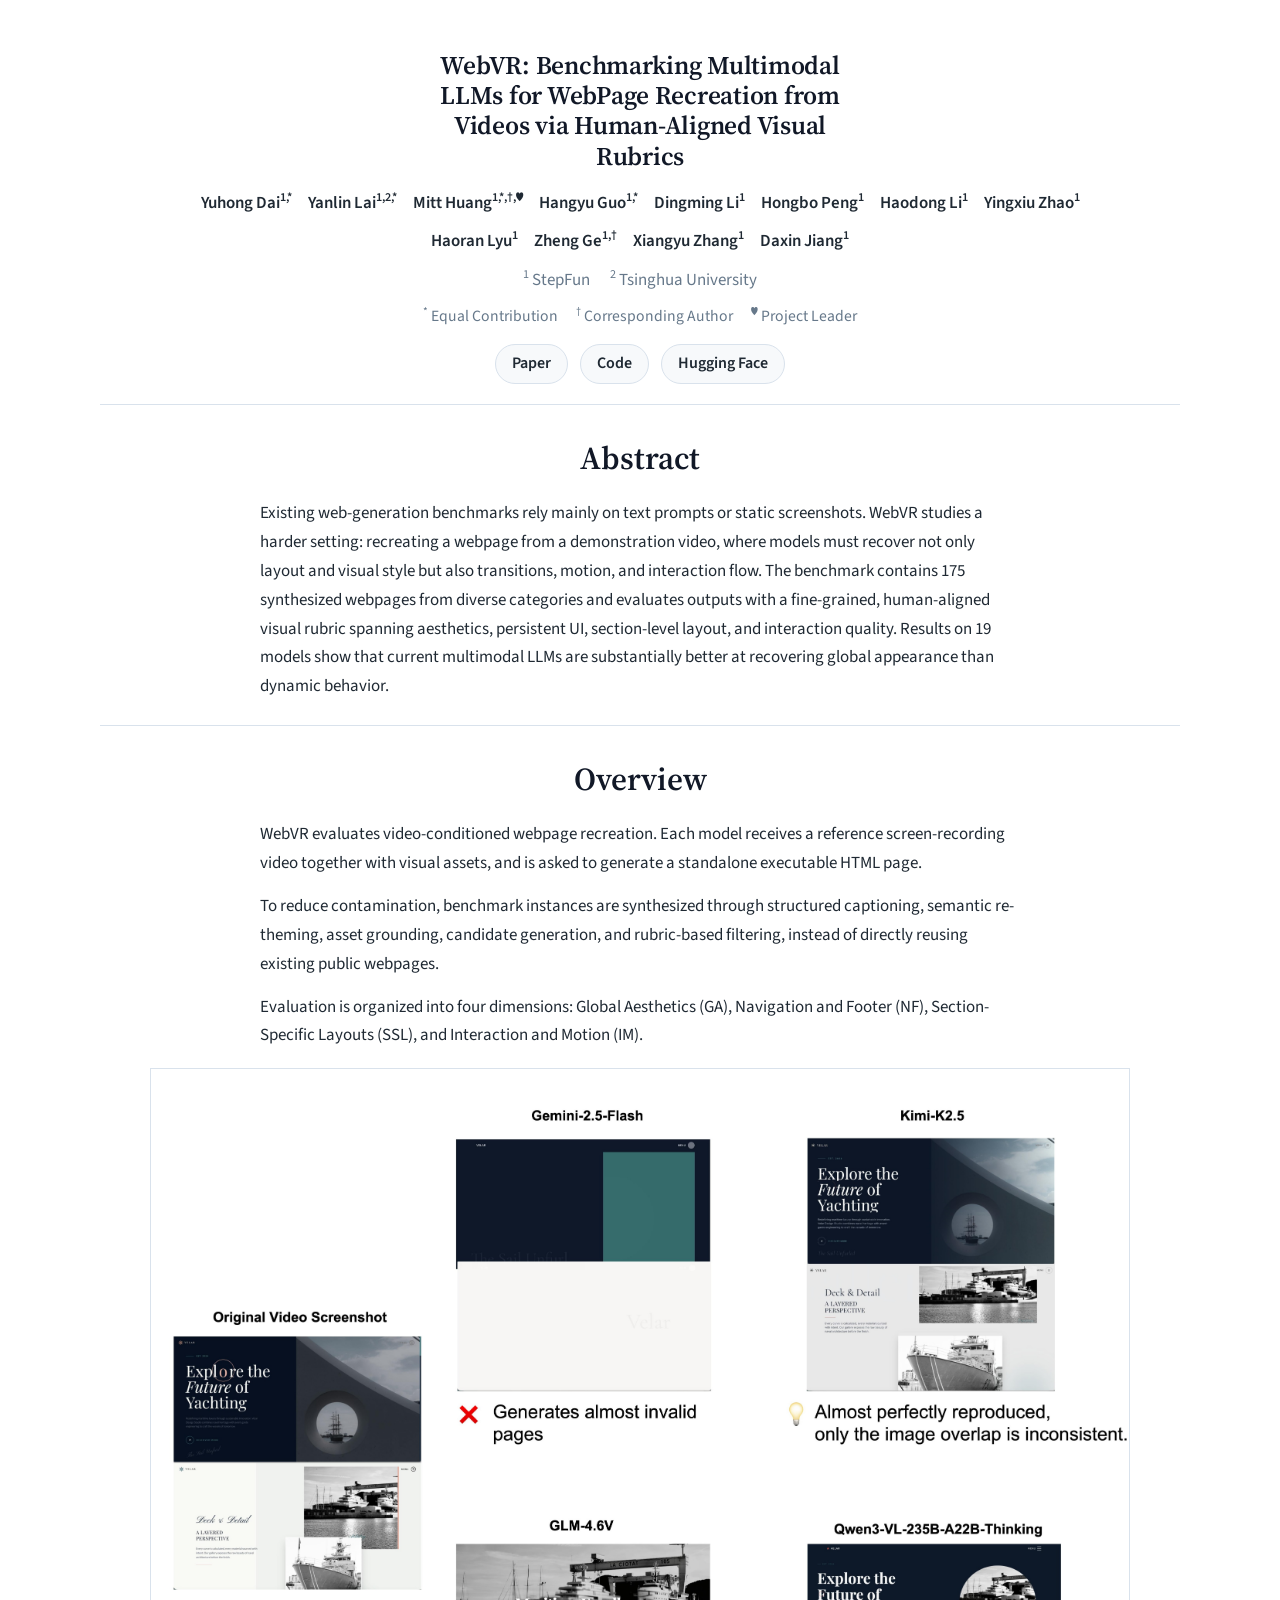
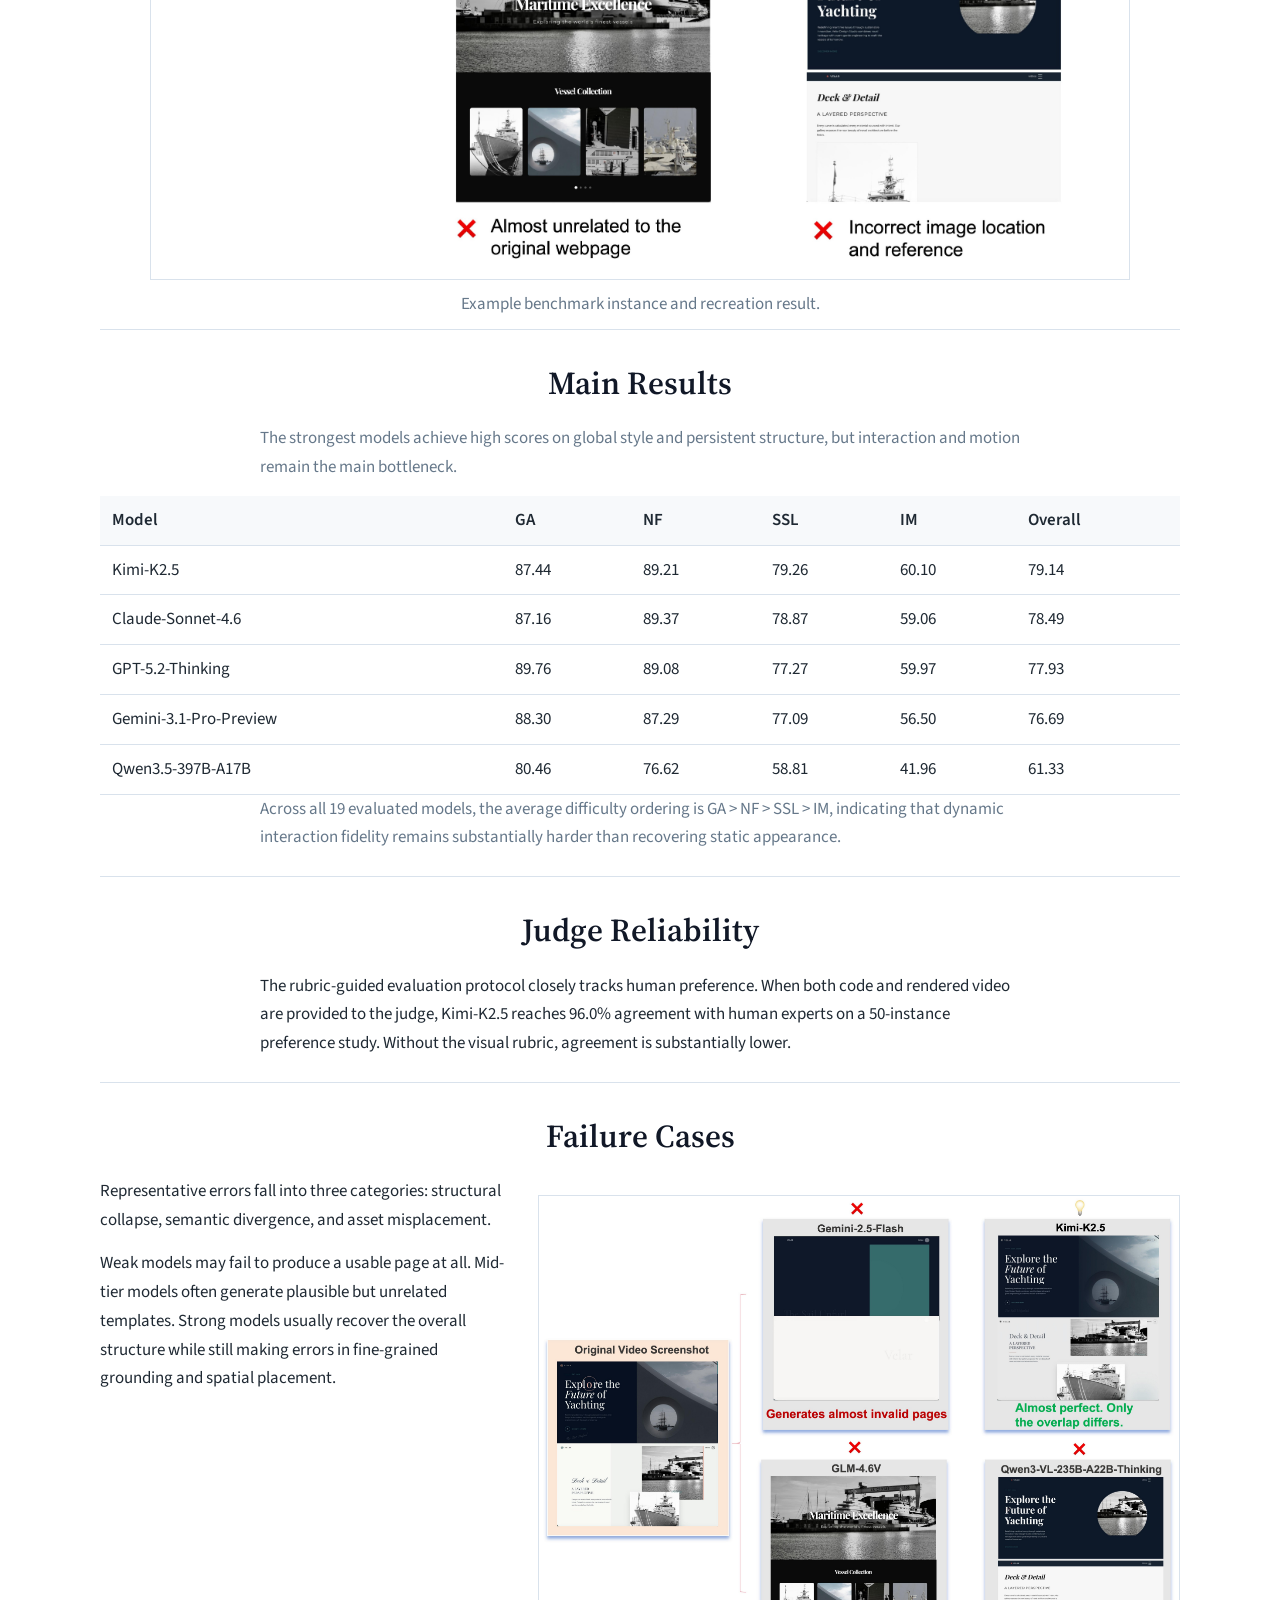
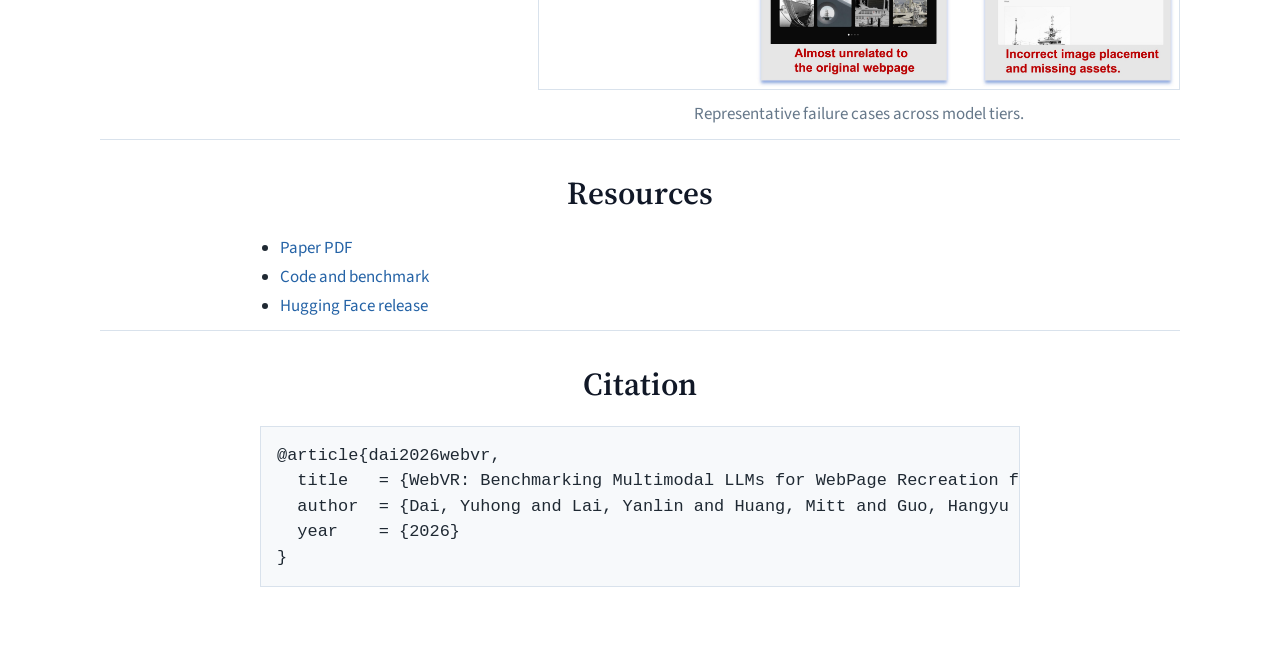
==== index.html @ 3181e80e "Reduce visual weight of homepage title" ====
<!DOCTYPE html>
<html lang="en">
  <head>
    <meta charset="UTF-8" />
    <meta name="viewport" content="width=device-width, initial-scale=1.0" />
    <title>WebVR: Benchmarking Multimodal LLMs for WebPage Recreation from Videos</title>
    <meta
      name="description"
      content="Project page for WebVR, a benchmark for evaluating multimodal LLMs on recreating webpages from demonstration videos with human-aligned visual rubrics."
    />
    <link rel="preconnect" href="https://fonts.googleapis.com" />
    <link rel="preconnect" href="https://fonts.gstatic.com" crossorigin />
    <link
      href="https://fonts.googleapis.com/css2?family=Source+Serif+4:wght@400;600;700&family=Source+Sans+3:wght@400;500;600&display=swap"
      rel="stylesheet"
    />
    <link rel="stylesheet" href="styles.css" />
  </head>
  <body>
    <div class="container">
      <header class="hero">
        <h1 class="project-title">
          WebVR: Benchmarking Multimodal LLMs for WebPage Recreation from
          Videos via Human-Aligned Visual Rubrics
        </h1>
        <div class="authors">
          <span>Yuhong Dai<sup>1,*</sup></span>
          <span>Yanlin Lai<sup>1,2,*</sup></span>
          <span>Mitt Huang<sup>1,*,†,♥</sup></span>
          <span>Hangyu Guo<sup>1,*</sup></span>
          <span>Dingming Li<sup>1</sup></span>
          <span>Hongbo Peng<sup>1</sup></span>
          <span>Haodong Li<sup>1</sup></span>
          <span>Yingxiu Zhao<sup>1</sup></span>
          <span>Haoran Lyu<sup>1</sup></span>
          <span>Zheng Ge<sup>1,†</sup></span>
          <span>Xiangyu Zhang<sup>1</sup></span>
          <span>Daxin Jiang<sup>1</sup></span>
        </div>
        <p class="affiliations">
          <span><sup>1</sup> StepFun</span>
          <span><sup>2</sup> Tsinghua University</span>
        </p>
        <p class="author-notes">
          <span><sup>*</sup> Equal Contribution</span>
          <span><sup>†</sup> Corresponding Author</span>
          <span><sup>♥</sup> Project Leader</span>
        </p>

        <div class="links">
          <a class="link-pill" href="assets/paper.pdf">Paper</a>
          <a class="link-pill" href="https://github.com/broalantaps/WebVR">Code</a>
          <a class="link-pill" href="https://huggingface.co/datasets/BroAlanTaps/WebVR">Hugging Face</a>
        </div>
      </header>

      <main>
        <section class="section" id="abstract">
          <h2>Abstract</h2>
          <div class="content">
            <p>
            Existing web-generation benchmarks rely mainly on text prompts or
            static screenshots. WebVR studies a harder setting: recreating a
            webpage from a demonstration video, where models must recover not
            only layout and visual style but also transitions, motion, and
            interaction flow. The benchmark contains 175 synthesized webpages
            from diverse categories and evaluates outputs with a fine-grained,
            human-aligned visual rubric spanning aesthetics, persistent UI,
            section-level layout, and interaction quality. Results on 19 models
            show that current multimodal LLMs are substantially better at
            recovering global appearance than dynamic behavior.
            </p>
          </div>
        </section>

        <section class="section">
          <h2>Overview</h2>
          <div class="content">
            <p>
              WebVR evaluates video-conditioned webpage recreation. Each model
              receives a reference screen-recording video together with visual
              assets, and is asked to generate a standalone executable HTML
              page.
            </p>
            <p>
              To reduce contamination, benchmark instances are synthesized
              through structured captioning, semantic re-theming, asset
              grounding, candidate generation, and rubric-based filtering,
              instead of directly reusing existing public webpages.
            </p>
            <p>
              Evaluation is organized into four dimensions: Global Aesthetics
              (GA), Navigation and Footer (NF), Section-Specific Layouts (SSL),
              and Interaction and Motion (IM).
            </p>
          </div>
          <figure class="figure figure-wide">
              <img
                src="assets/images/case_study.jpg"
                alt="Case study from the WebVR paper"
              />
              <figcaption>
                Example benchmark instance and recreation result.
              </figcaption>
          </figure>
        </section>

        <section class="section" id="results">
          <h2>Main Results</h2>
          <div class="content">
            <p class="section-intro">
              The strongest models achieve high scores on global style and
              persistent structure, but interaction and motion remain the main
              bottleneck.
            </p>
          </div>
          <div class="table-wrap">
            <table>
              <thead>
                <tr>
                  <th>Model</th>
                  <th>GA</th>
                  <th>NF</th>
                  <th>SSL</th>
                  <th>IM</th>
                  <th>Overall</th>
                </tr>
              </thead>
              <tbody>
                <tr>
                  <td>Kimi-K2.5</td>
                  <td>87.44</td>
                  <td>89.21</td>
                  <td>79.26</td>
                  <td>60.10</td>
                  <td>79.14</td>
                </tr>
                <tr>
                  <td>Claude-Sonnet-4.6</td>
                  <td>87.16</td>
                  <td>89.37</td>
                  <td>78.87</td>
                  <td>59.06</td>
                  <td>78.49</td>
                </tr>
                <tr>
                  <td>GPT-5.2-Thinking</td>
                  <td>89.76</td>
                  <td>89.08</td>
                  <td>77.27</td>
                  <td>59.97</td>
                  <td>77.93</td>
                </tr>
                <tr>
                  <td>Gemini-3.1-Pro-Preview</td>
                  <td>88.30</td>
                  <td>87.29</td>
                  <td>77.09</td>
                  <td>56.50</td>
                  <td>76.69</td>
                </tr>
                <tr>
                  <td>Qwen3.5-397B-A17B</td>
                  <td>80.46</td>
                  <td>76.62</td>
                  <td>58.81</td>
                  <td>41.96</td>
                  <td>61.33</td>
                </tr>
              </tbody>
            </table>
          </div>
          <div class="content">
            <p class="note">
            Across all 19 evaluated models, the average difficulty ordering is
            GA &gt; NF &gt; SSL &gt; IM, indicating that dynamic interaction
            fidelity remains substantially harder than recovering static
            appearance.
            </p>
          </div>
        </section>

        <section class="section">
          <h2>Judge Reliability</h2>
          <div class="content">
            <p>
            The rubric-guided evaluation protocol closely tracks human
            preference. When both code and rendered video are provided to the
            judge, Kimi-K2.5 reaches 96.0% agreement with human experts on a
            50-instance preference study. Without the visual rubric, agreement
            is substantially lower.
            </p>
          </div>
        </section>

        <section class="section">
          <h2>Failure Cases</h2>
          <div class="two-col">
            <div class="content content-left">
              <p>
                Representative errors fall into three categories: structural
                collapse, semantic divergence, and asset misplacement.
              </p>
              <p>
                Weak models may fail to produce a usable page at all. Mid-tier
                models often generate plausible but unrelated templates. Strong
                models usually recover the overall structure while still making
                errors in fine-grained grounding and spatial placement.
              </p>
            </div>
            <figure class="figure">
              <img
                src="assets/images/bad_case.jpg"
                alt="Failure cases on the WebVR benchmark"
              />
              <figcaption>Representative failure cases across model tiers.</figcaption>
            </figure>
          </div>
        </section>

        <section class="section" id="resources">
          <h2>Resources</h2>
          <div class="content">
            <ul class="resource-list">
              <li><a href="assets/paper.pdf">Paper PDF</a></li>
              <li><a href="https://github.com/broalantaps/WebVR">Code and benchmark</a></li>
              <li><a href="https://huggingface.co/broalantaps/WebVR">Hugging Face release</a></li>
            </ul>
          </div>
        </section>

        <section class="section" id="citation">
          <h2>Citation</h2>
          <div class="content">
            <pre><code>@article{dai2026webvr,
  title   = {WebVR: Benchmarking Multimodal LLMs for WebPage Recreation from Videos via Human-Aligned Visual Rubrics},
  author  = {Dai, Yuhong and Lai, Yanlin and Huang, Mitt and Guo, Hangyu and Li, Dingming and Peng, Hongbo and Li, Haodong and Zhao, Yingxiu and Lyu, Haoran and Ge, Zheng and Zhang, Xiangyu and Jiang, Daxin},
  year    = {2026}
}</code></pre>
          </div>
        </section>
      </main>
    </div>
  </body>
</html>
---- styles.css ----
:root {
  --bg: #ffffff;
  --text: #1f2933;
  --muted: #66788a;
  --line: #d9e2ec;
  --soft: #f7f9fb;
  --link: #2563a6;
  --max-width: 1080px;
  --content-width: 760px;
}

* {
  box-sizing: border-box;
}

html {
  scroll-behavior: smooth;
}

body {
  margin: 0;
  background: var(--bg);
  color: var(--text);
  font-family: "Source Sans 3", sans-serif;
  line-height: 1.7;
}

a {
  color: var(--link);
  text-decoration: none;
}

a:hover {
  text-decoration: underline;
}

img {
  display: block;
  width: 100%;
  height: auto;
}

.container {
  width: min(calc(100% - 32px), var(--max-width));
  margin: 0 auto;
  padding: 42px 0 72px;
}

.hero {
  padding: 8px 0 20px;
  text-align: center;
}

h1,
h2 {
  margin: 0;
  font-family: "Source Serif 4", serif;
  font-weight: 600;
  color: #111827;
}

.project-title {
  max-width: 34ch;
  margin: 0 auto;
  font-size: clamp(1.4rem, 2vw, 1.95rem);
  line-height: 1.18;
  letter-spacing: -0.01em;
  font-weight: 600;
}

h2 {
  margin-bottom: 14px;
  text-align: center;
  font-size: 2rem;
}

.authors,
.affiliations,
.content,
.section-intro,
figcaption,
th,
td,
pre,
.resource-list {
  font-size: 1.06rem;
}

.authors {
  display: flex;
  justify-content: center;
  flex-wrap: wrap;
  gap: 8px 16px;
  max-width: 920px;
  margin: 16px auto 8px;
  color: var(--text);
}

.authors span {
  white-space: nowrap;
  font-weight: 600;
}

.affiliations {
  display: flex;
  justify-content: center;
  flex-wrap: wrap;
  gap: 6px 20px;
  margin: 0;
  color: var(--muted);
}

.author-notes {
  display: flex;
  justify-content: center;
  flex-wrap: wrap;
  gap: 6px 18px;
  margin: 8px 0 0;
  color: var(--muted);
  font-size: 0.98rem;
}

.authors sup,
.affiliations sup,
.author-notes sup {
  font-size: 0.72em;
  vertical-align: super;
}

.links {
  display: flex;
  justify-content: center;
  flex-wrap: wrap;
  gap: 12px;
  margin-top: 14px;
}

.link-pill {
  display: inline-flex;
  align-items: center;
  justify-content: center;
  min-height: 40px;
  padding: 0 16px;
  border: 1px solid var(--line);
  border-radius: 999px;
  background: var(--soft);
  color: var(--text);
  font-weight: 600;
}

.link-pill:hover {
  text-decoration: none;
  border-color: #b8c6d3;
}

.section {
  padding: 26px 0 10px;
  border-top: 1px solid var(--line);
}

.content {
  width: min(100%, var(--content-width));
  margin: 0 auto;
}

.content-left {
  width: 100%;
  margin: 0;
}

.content p {
  margin: 0 0 14px;
}

.two-col {
  display: grid;
  grid-template-columns: minmax(0, 0.78fr) minmax(0, 1.22fr);
  gap: 28px;
  align-items: start;
}

.figure {
  margin: 18px auto 0;
}

.figure-wide {
  max-width: 980px;
}

.figure img {
  border: 1px solid var(--line);
  background: #ffffff;
}

figcaption {
  margin-top: 10px;
  color: var(--muted);
  text-align: center;
}

.table-wrap {
  margin-top: 14px;
  overflow-x: auto;
}

table {
  width: 100%;
  border-collapse: collapse;
}

th,
td {
  padding: 10px 12px;
  text-align: left;
  border-bottom: 1px solid var(--line);
}

th {
  background: var(--soft);
  font-weight: 600;
}

.section-intro,
.note {
  color: var(--muted);
}

.resource-list {
  margin: 0;
  padding-left: 20px;
}

pre {
  margin: 0;
  padding: 16px;
  border: 1px solid var(--line);
  background: var(--soft);
  overflow-x: auto;
  line-height: 1.5;
}

@media (max-width: 800px) {
  .container {
    width: min(calc(100% - 24px), var(--max-width));
    padding-top: 28px;
  }

  .two-col {
    grid-template-columns: 1fr;
    gap: 18px;
  }

  h2 {
    font-size: 1.75rem;
  }
}
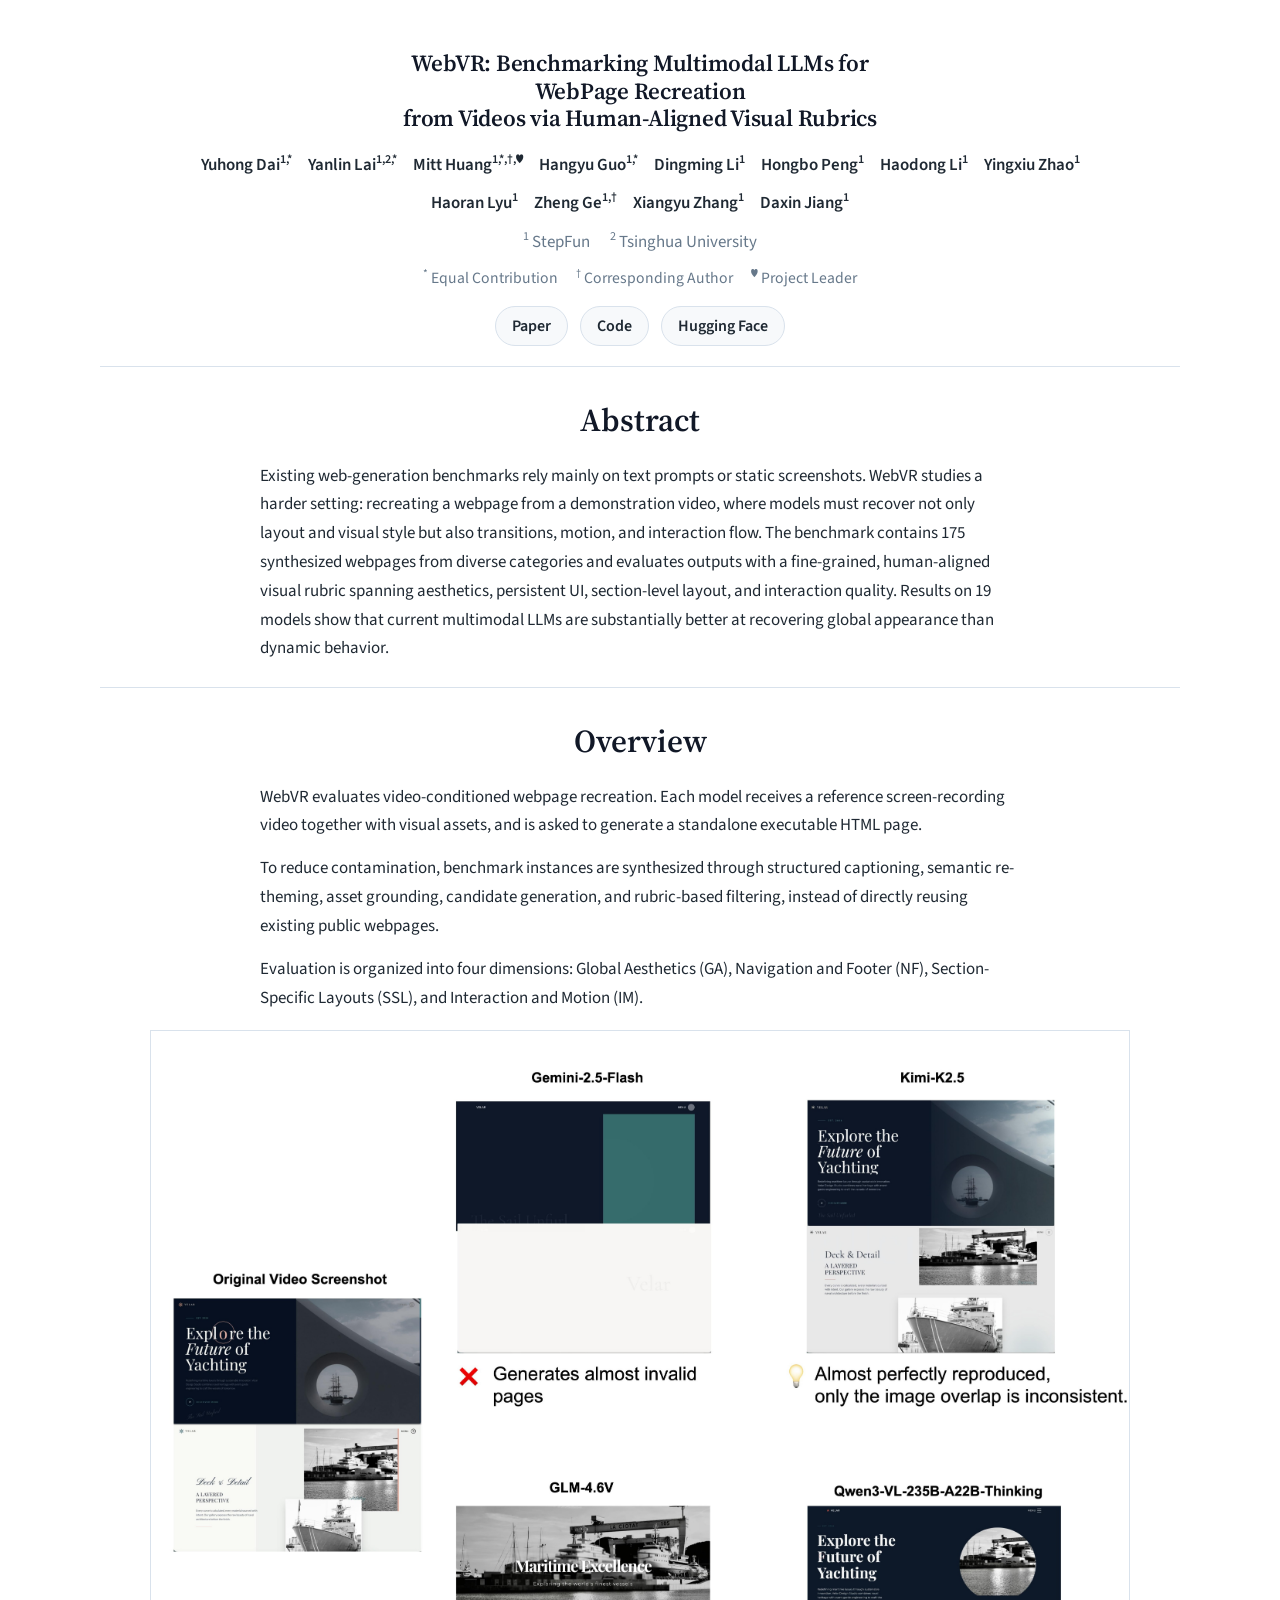
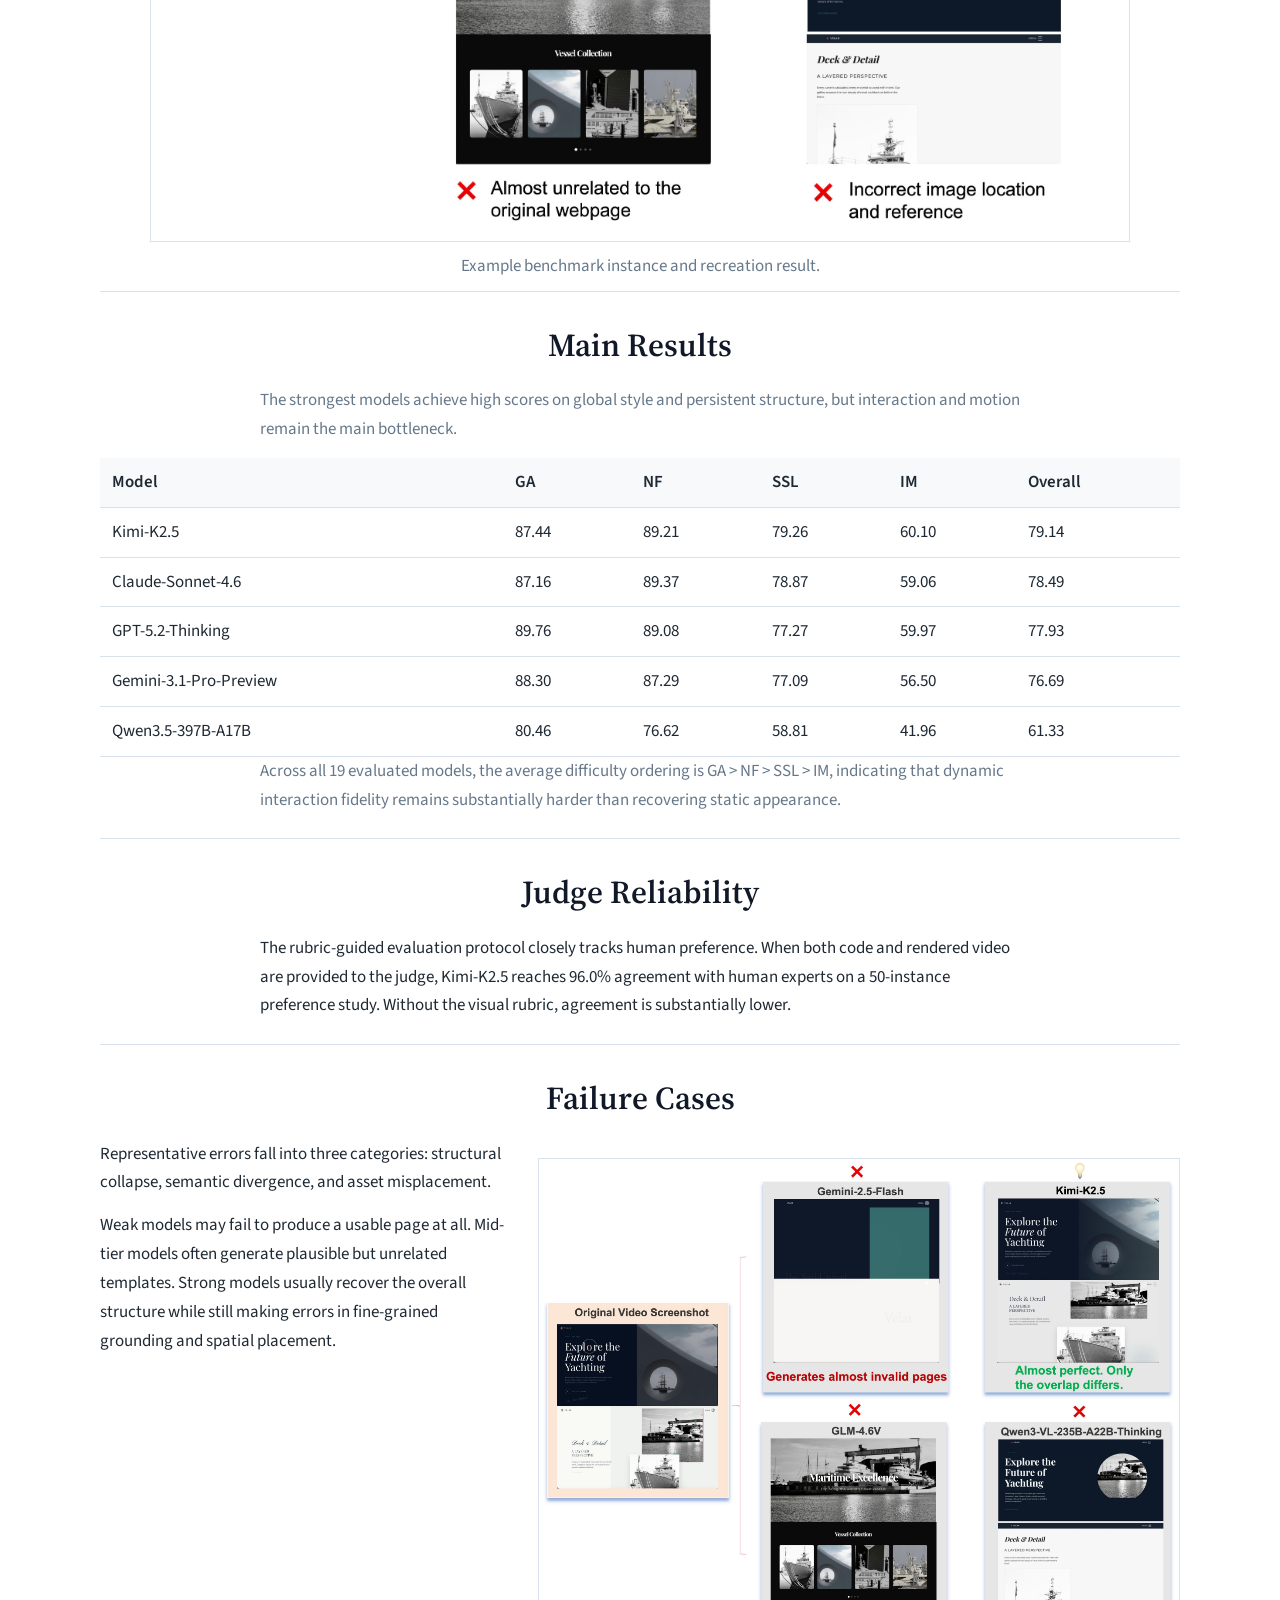
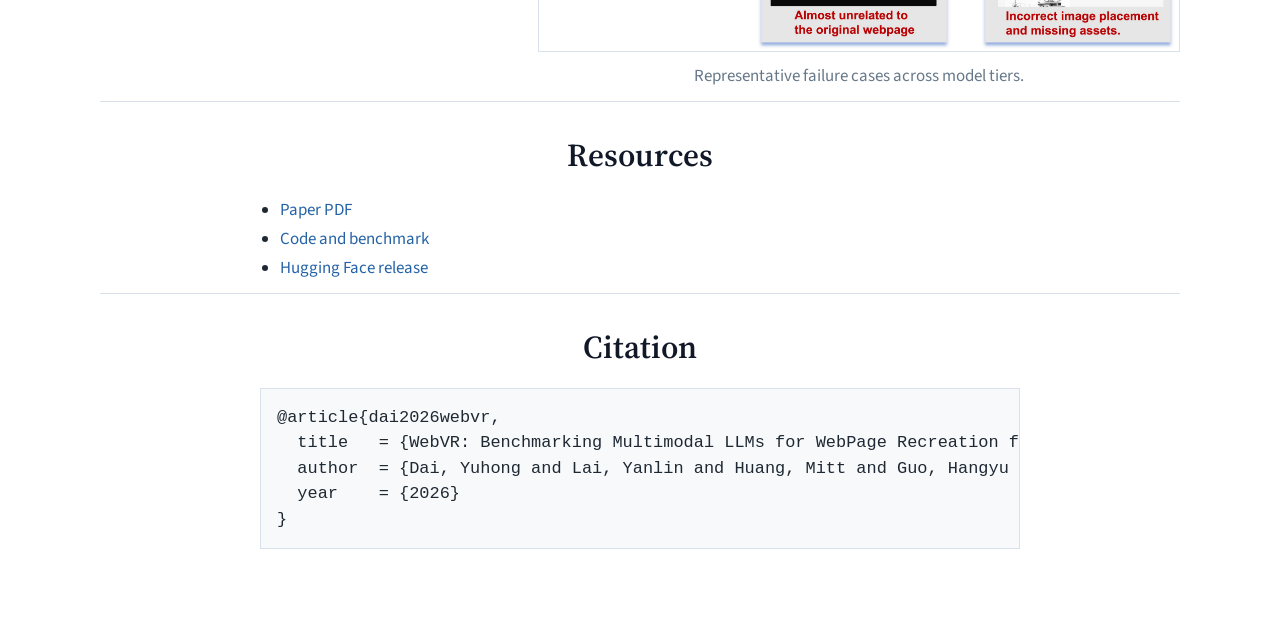
==== commit e140793b: "Force homepage title into two lines" ====
--- a/index.html
+++ b/index.html
@@ -20,8 +20,8 @@
     <div class="container">
       <header class="hero">
         <h1 class="project-title">
-          WebVR: Benchmarking Multimodal LLMs for WebPage Recreation from
-          Videos via Human-Aligned Visual Rubrics
+          WebVR: Benchmarking Multimodal LLMs for WebPage Recreation<br />
+          from Videos via Human-Aligned Visual Rubrics
         </h1>
         <div class="authors">
           <span>Yuhong Dai<sup>1,*</sup></span>
--- a/styles.css
+++ b/styles.css
@@ -60,10 +60,10 @@
 }
 
 .project-title {
-  max-width: 34ch;
+  max-width: 42ch;
   margin: 0 auto;
-  font-size: clamp(1.4rem, 2vw, 1.95rem);
-  line-height: 1.18;
+  font-size: clamp(1.32rem, 1.8vw, 1.8rem);
+  line-height: 1.2;
   letter-spacing: -0.01em;
   font-weight: 600;
 }
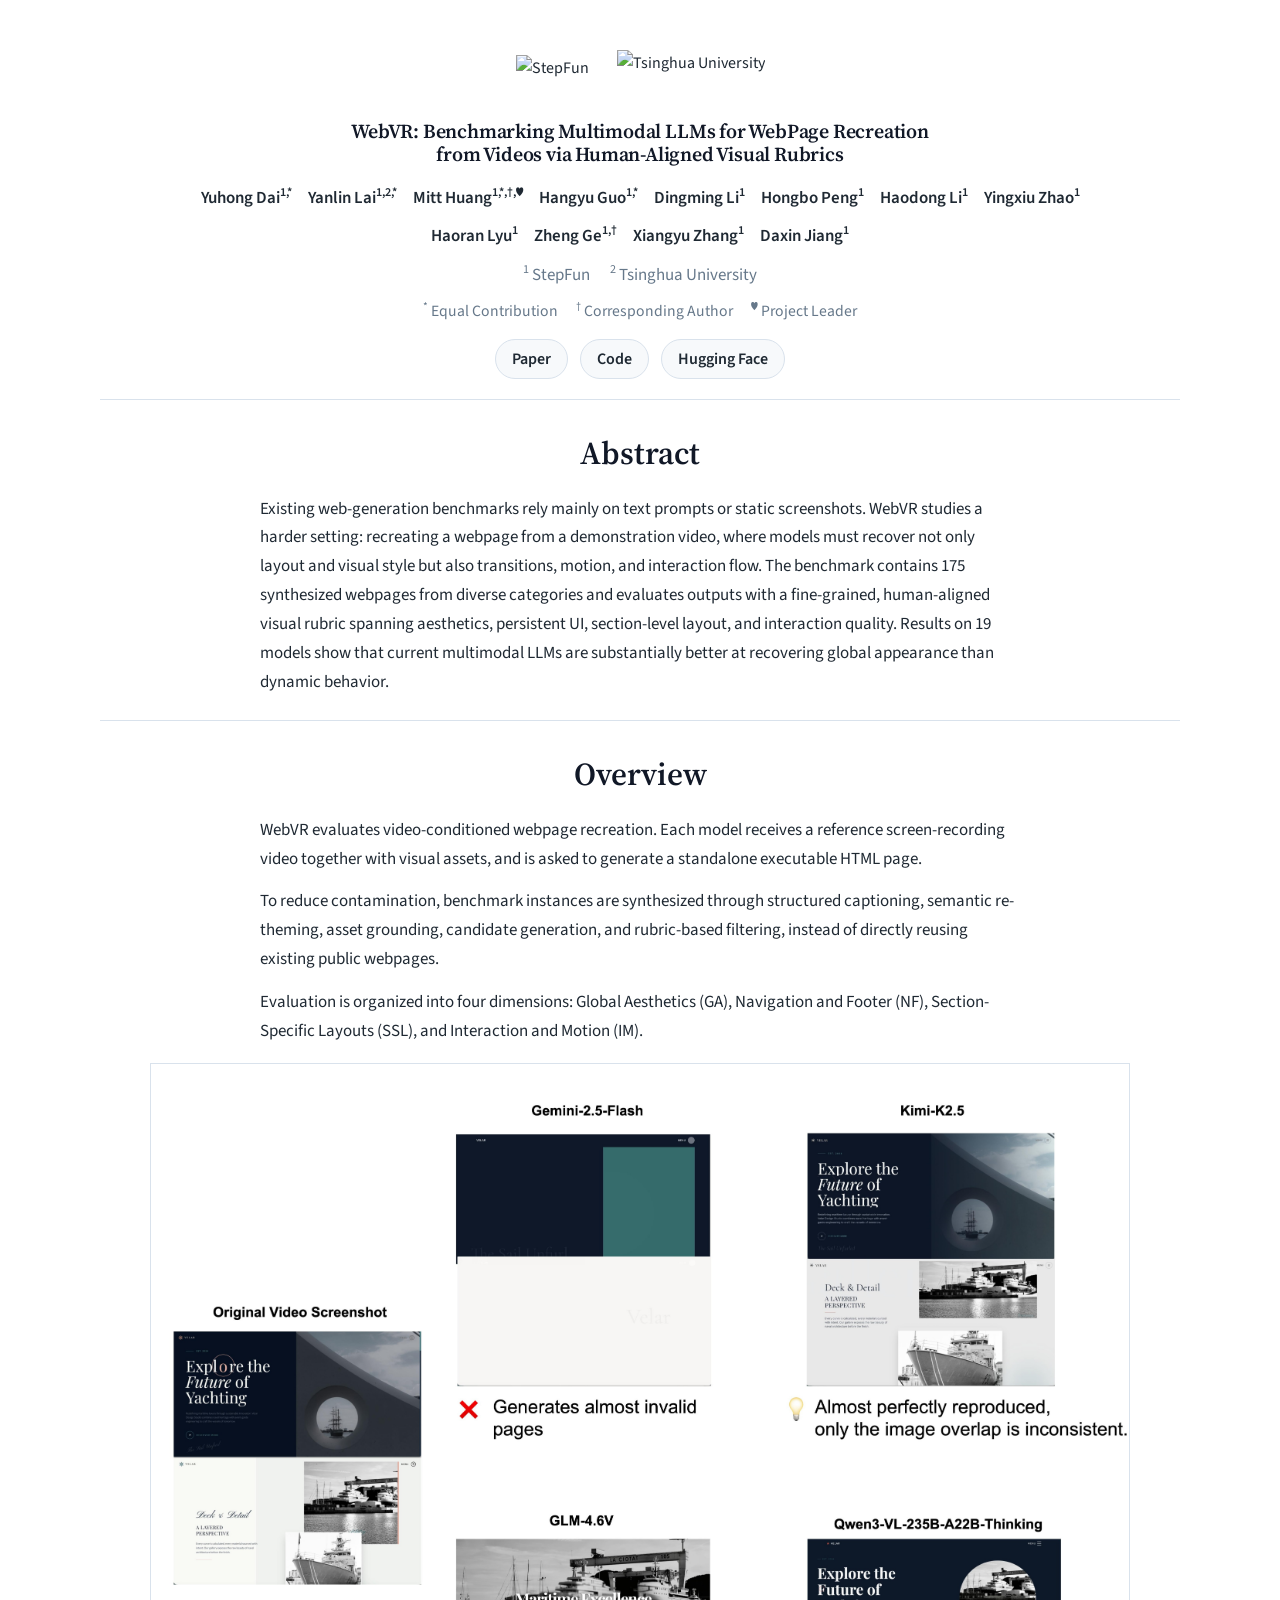
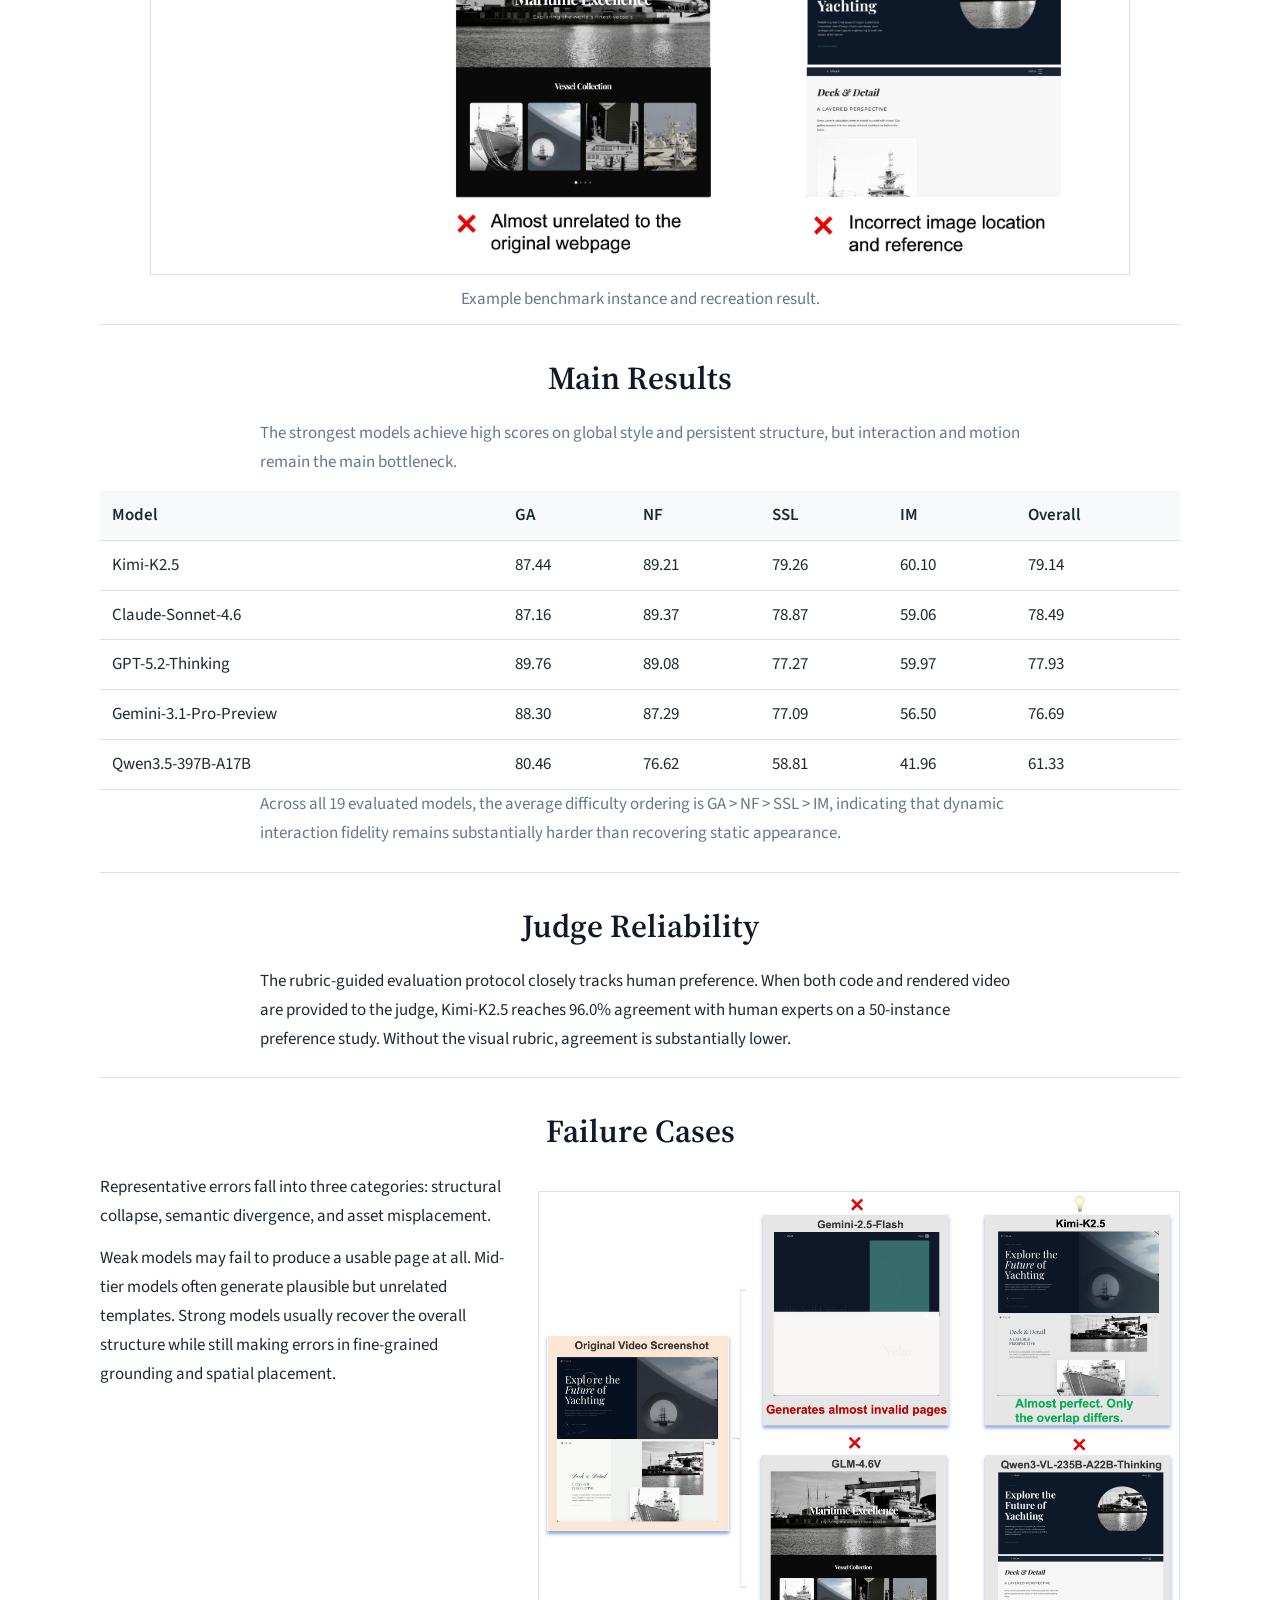
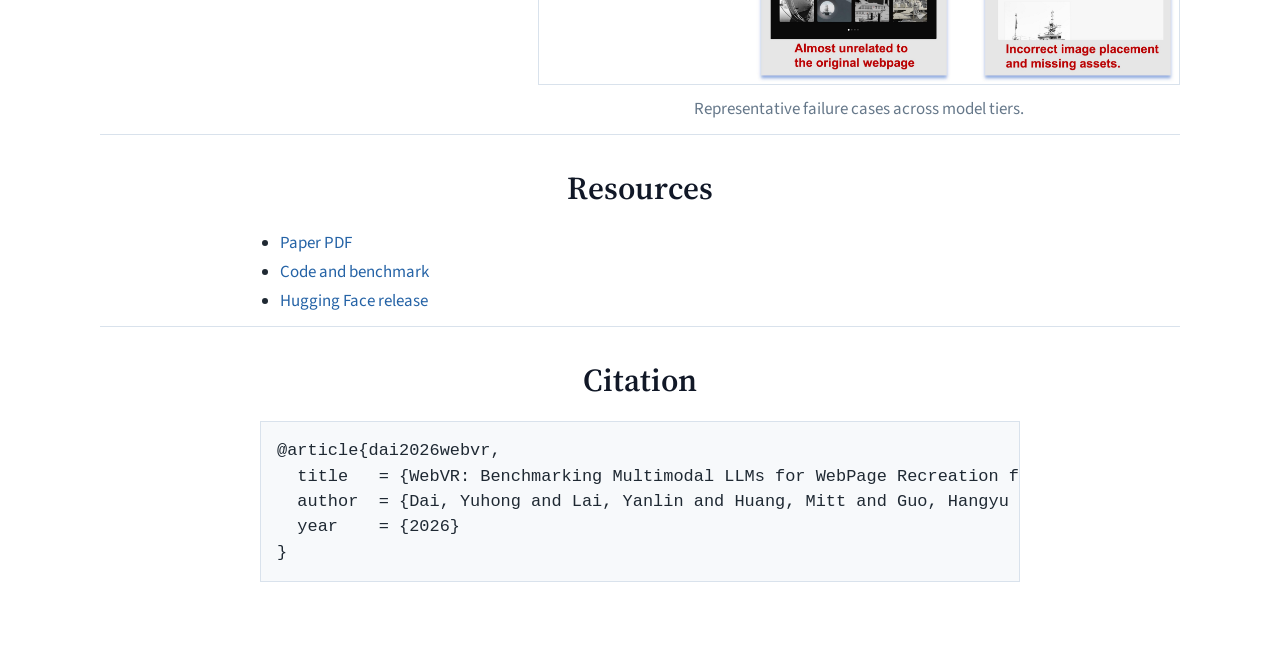
==== commit 34d1ec22: "Add affiliation logos and lock title to two lines" ====
--- a/index.html
+++ b/index.html
@@ -19,9 +19,21 @@
   <body>
     <div class="container">
       <header class="hero">
+        <div class="hero-logos" aria-label="Affiliation logos">
+          <img
+            class="hero-logo stepfun-logo"
+            src="assets/logos/StepFun_en.png"
+            alt="StepFun"
+          />
+          <img
+            class="hero-logo thu-logo"
+            src="assets/logos/thu-logo.svg"
+            alt="Tsinghua University"
+          />
+        </div>
         <h1 class="project-title">
-          WebVR: Benchmarking Multimodal LLMs for WebPage Recreation<br />
-          from Videos via Human-Aligned Visual Rubrics
+          <span>WebVR: Benchmarking Multimodal LLMs for WebPage Recreation</span>
+          <span>from Videos via Human-Aligned Visual Rubrics</span>
         </h1>
         <div class="authors">
           <span>Yuhong Dai<sup>1,*</sup></span>
--- a/styles.css
+++ b/styles.css
@@ -51,6 +51,29 @@
   text-align: center;
 }
 
+.hero-logos {
+  display: flex;
+  align-items: center;
+  justify-content: center;
+  gap: 28px;
+  margin: 0 auto 18px;
+}
+
+.hero-logo {
+  display: block;
+  width: auto;
+  height: 48px;
+  object-fit: contain;
+}
+
+.stepfun-logo {
+  height: 42px;
+}
+
+.thu-logo {
+  height: 52px;
+}
+
 h1,
 h2 {
   margin: 0;
@@ -60,12 +83,17 @@
 }
 
 .project-title {
-  max-width: 42ch;
+  max-width: 100%;
   margin: 0 auto;
-  font-size: clamp(1.32rem, 1.8vw, 1.8rem);
-  line-height: 1.2;
+  font-size: clamp(1.18rem, 1.55vw, 1.55rem);
+  line-height: 1.16;
   letter-spacing: -0.01em;
   font-weight: 600;
+}
+
+.project-title span {
+  display: block;
+  white-space: nowrap;
 }
 
 h2 {
@@ -245,6 +273,23 @@
     padding-top: 28px;
   }
 
+  .hero-logos {
+    gap: 18px;
+    margin-bottom: 14px;
+  }
+
+  .hero-logo {
+    height: 40px;
+  }
+
+  .stepfun-logo {
+    height: 34px;
+  }
+
+  .thu-logo {
+    height: 42px;
+  }
+
   .two-col {
     grid-template-columns: 1fr;
     gap: 18px;
@@ -253,4 +298,8 @@
   h2 {
     font-size: 1.75rem;
   }
-}
+
+  .project-title span {
+    white-space: normal;
+  }
+}
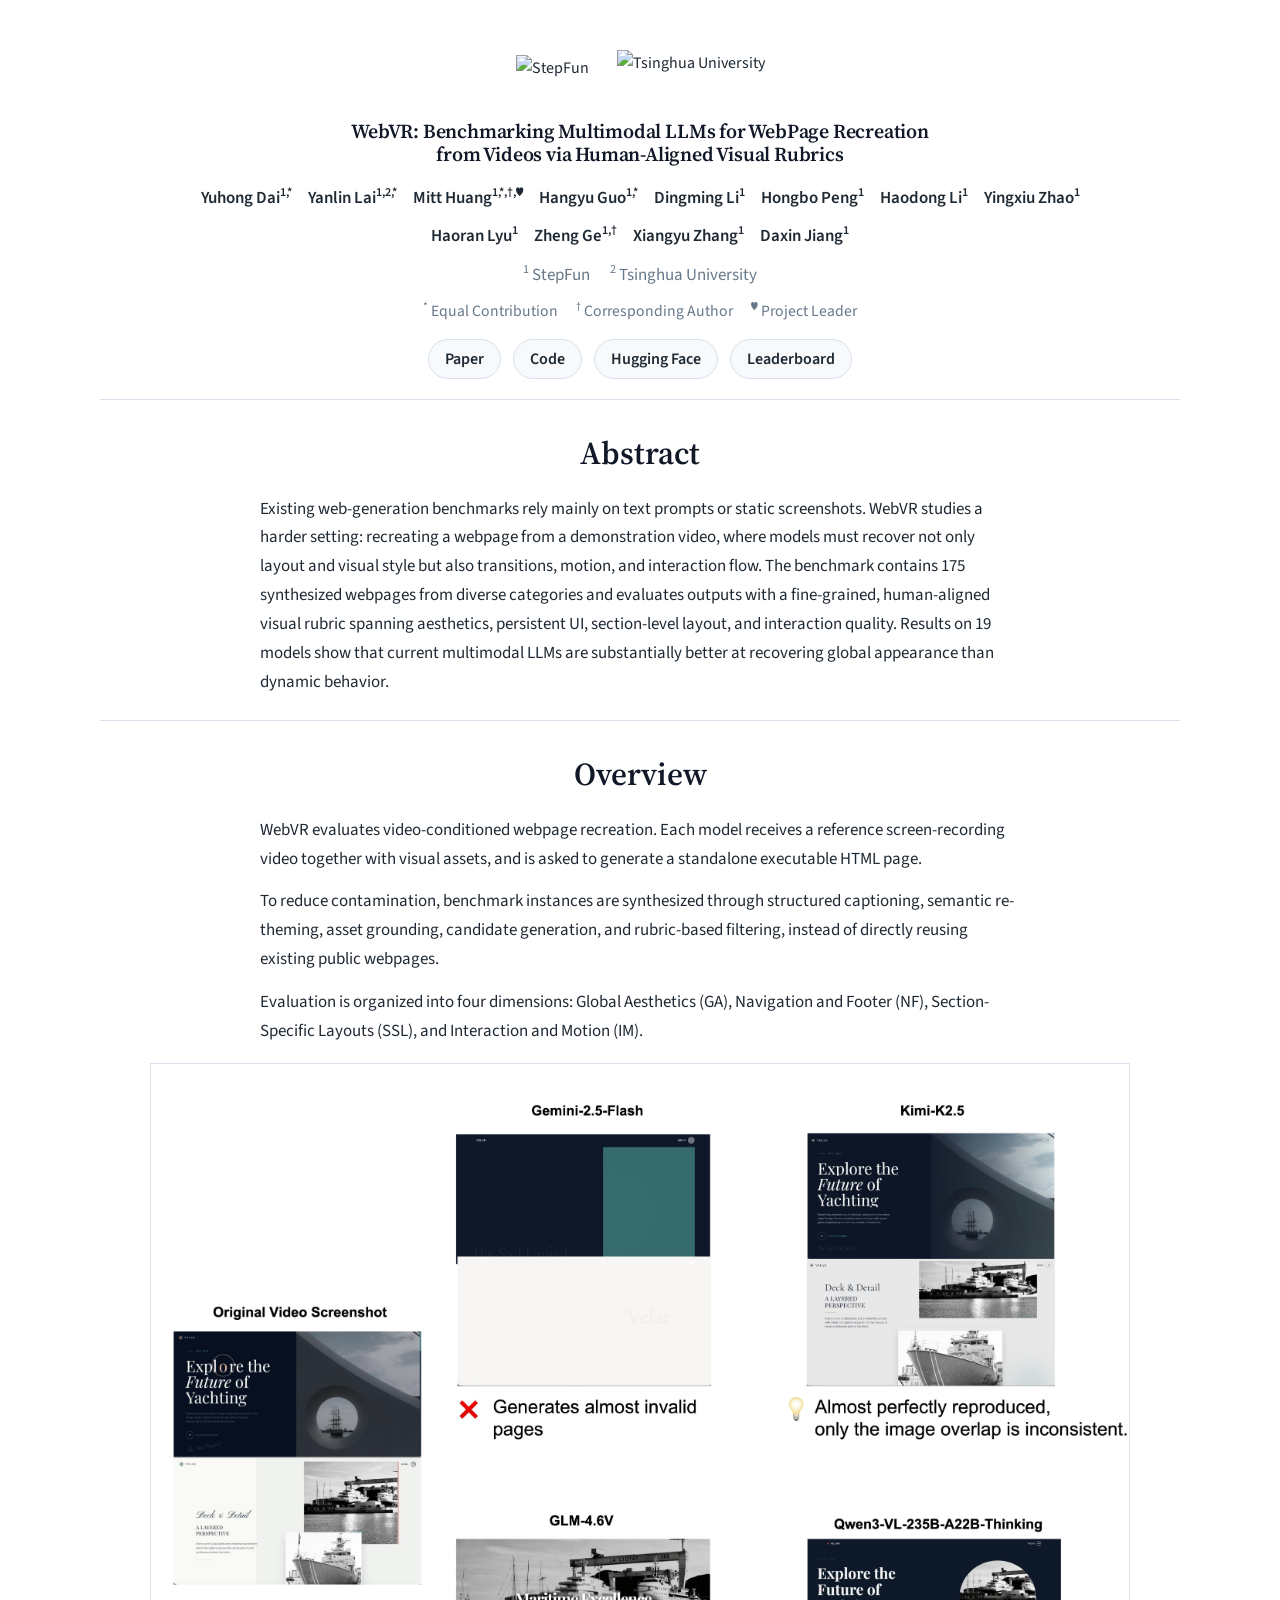
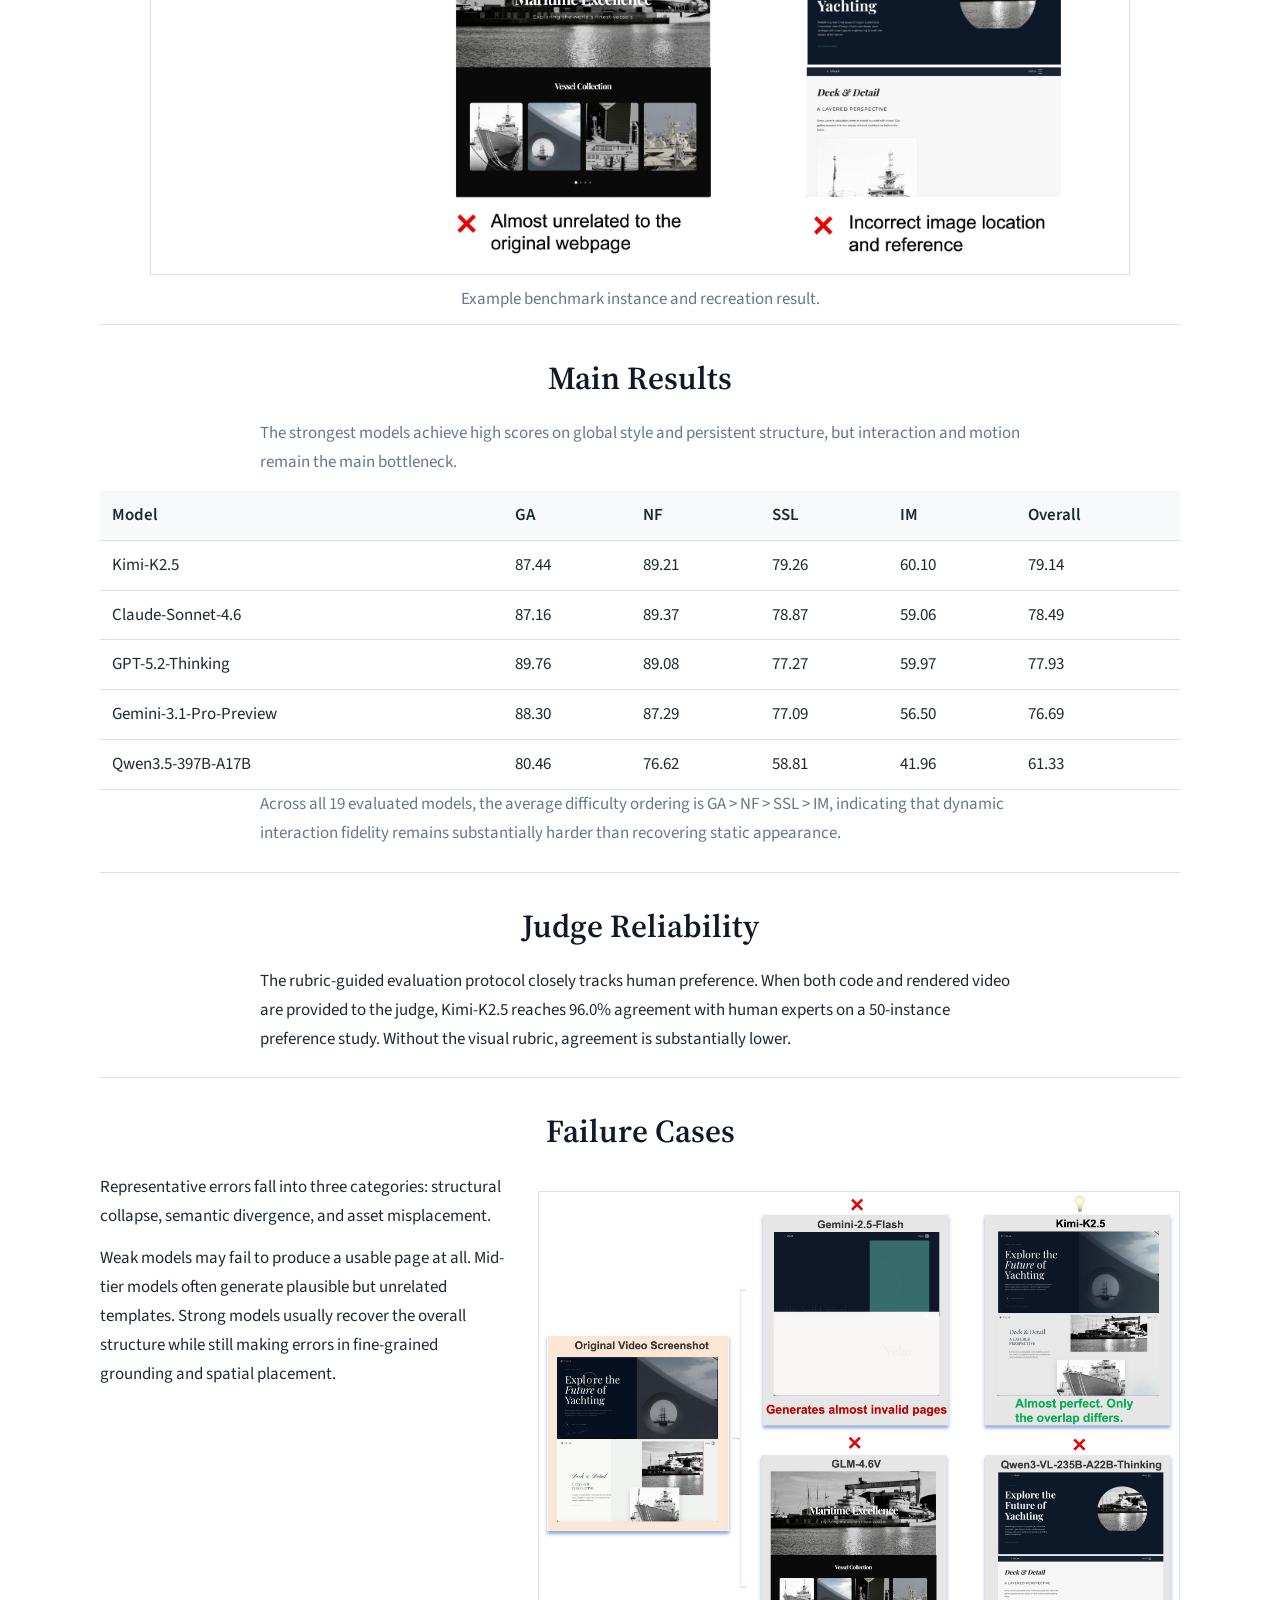
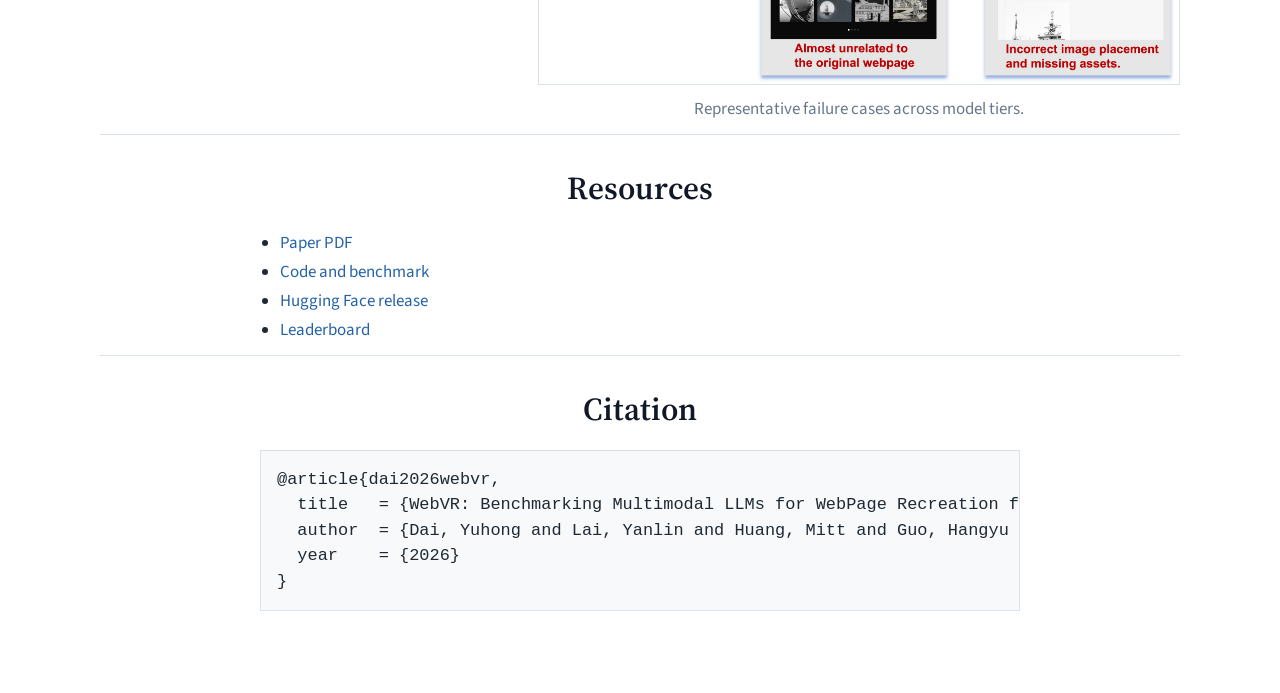
==== commit abff33bd: "Add leaderboard page" ====
--- a/index.html
+++ b/index.html
@@ -63,6 +63,7 @@
           <a class="link-pill" href="assets/paper.pdf">Paper</a>
           <a class="link-pill" href="https://github.com/broalantaps/WebVR">Code</a>
           <a class="link-pill" href="https://huggingface.co/datasets/BroAlanTaps/WebVR">Hugging Face</a>
+          <a class="link-pill" href="leaderboard.html">Leaderboard</a>
         </div>
       </header>
 
@@ -236,7 +237,8 @@
             <ul class="resource-list">
               <li><a href="assets/paper.pdf">Paper PDF</a></li>
               <li><a href="https://github.com/broalantaps/WebVR">Code and benchmark</a></li>
-              <li><a href="https://huggingface.co/broalantaps/WebVR">Hugging Face release</a></li>
+              <li><a href="https://huggingface.co/datasets/BroAlanTaps/WebVR">Hugging Face release</a></li>
+              <li><a href="leaderboard.html">Leaderboard</a></li>
             </ul>
           </div>
         </section>
--- a/styles.css
+++ b/styles.css
@@ -181,6 +181,74 @@
   border-color: #b8c6d3;
 }
 
+.page-back {
+  margin: 0 0 10px;
+  color: var(--muted);
+  font-size: 0.98rem;
+}
+
+.leaderboard-hero {
+  padding-bottom: 10px;
+}
+
+.leaderboard-title {
+  max-width: none;
+  font-size: clamp(2rem, 3vw, 2.8rem);
+  line-height: 1.1;
+}
+
+.leaderboard-subtitle {
+  width: min(100%, var(--content-width));
+  margin: 12px auto 0;
+  color: var(--muted);
+  font-size: 1.05rem;
+}
+
+.leaderboard-cards {
+  display: grid;
+  grid-template-columns: repeat(3, minmax(0, 1fr));
+  gap: 18px;
+}
+
+.leader-card {
+  padding: 18px 20px;
+  border: 1px solid var(--line);
+  background: var(--soft);
+}
+
+.leader-card h3 {
+  margin: 0 0 6px;
+  font-size: 1.2rem;
+}
+
+.leader-rank,
+.leader-score,
+.leader-meta {
+  margin: 0;
+}
+
+.leader-rank {
+  color: var(--muted);
+  font-weight: 600;
+}
+
+.leader-score {
+  font-weight: 600;
+}
+
+.leader-meta {
+  color: var(--muted);
+}
+
+.leaderboard-table tbody tr:nth-child(-n + 3):not(.group-row) {
+  background: #f8fbff;
+}
+
+.group-row td {
+  background: var(--soft);
+  font-weight: 600;
+}
+
 .section {
   padding: 26px 0 10px;
   border-top: 1px solid var(--line);
@@ -295,6 +363,10 @@
     gap: 18px;
   }
 
+  .leaderboard-cards {
+    grid-template-columns: 1fr;
+  }
+
   h2 {
     font-size: 1.75rem;
   }
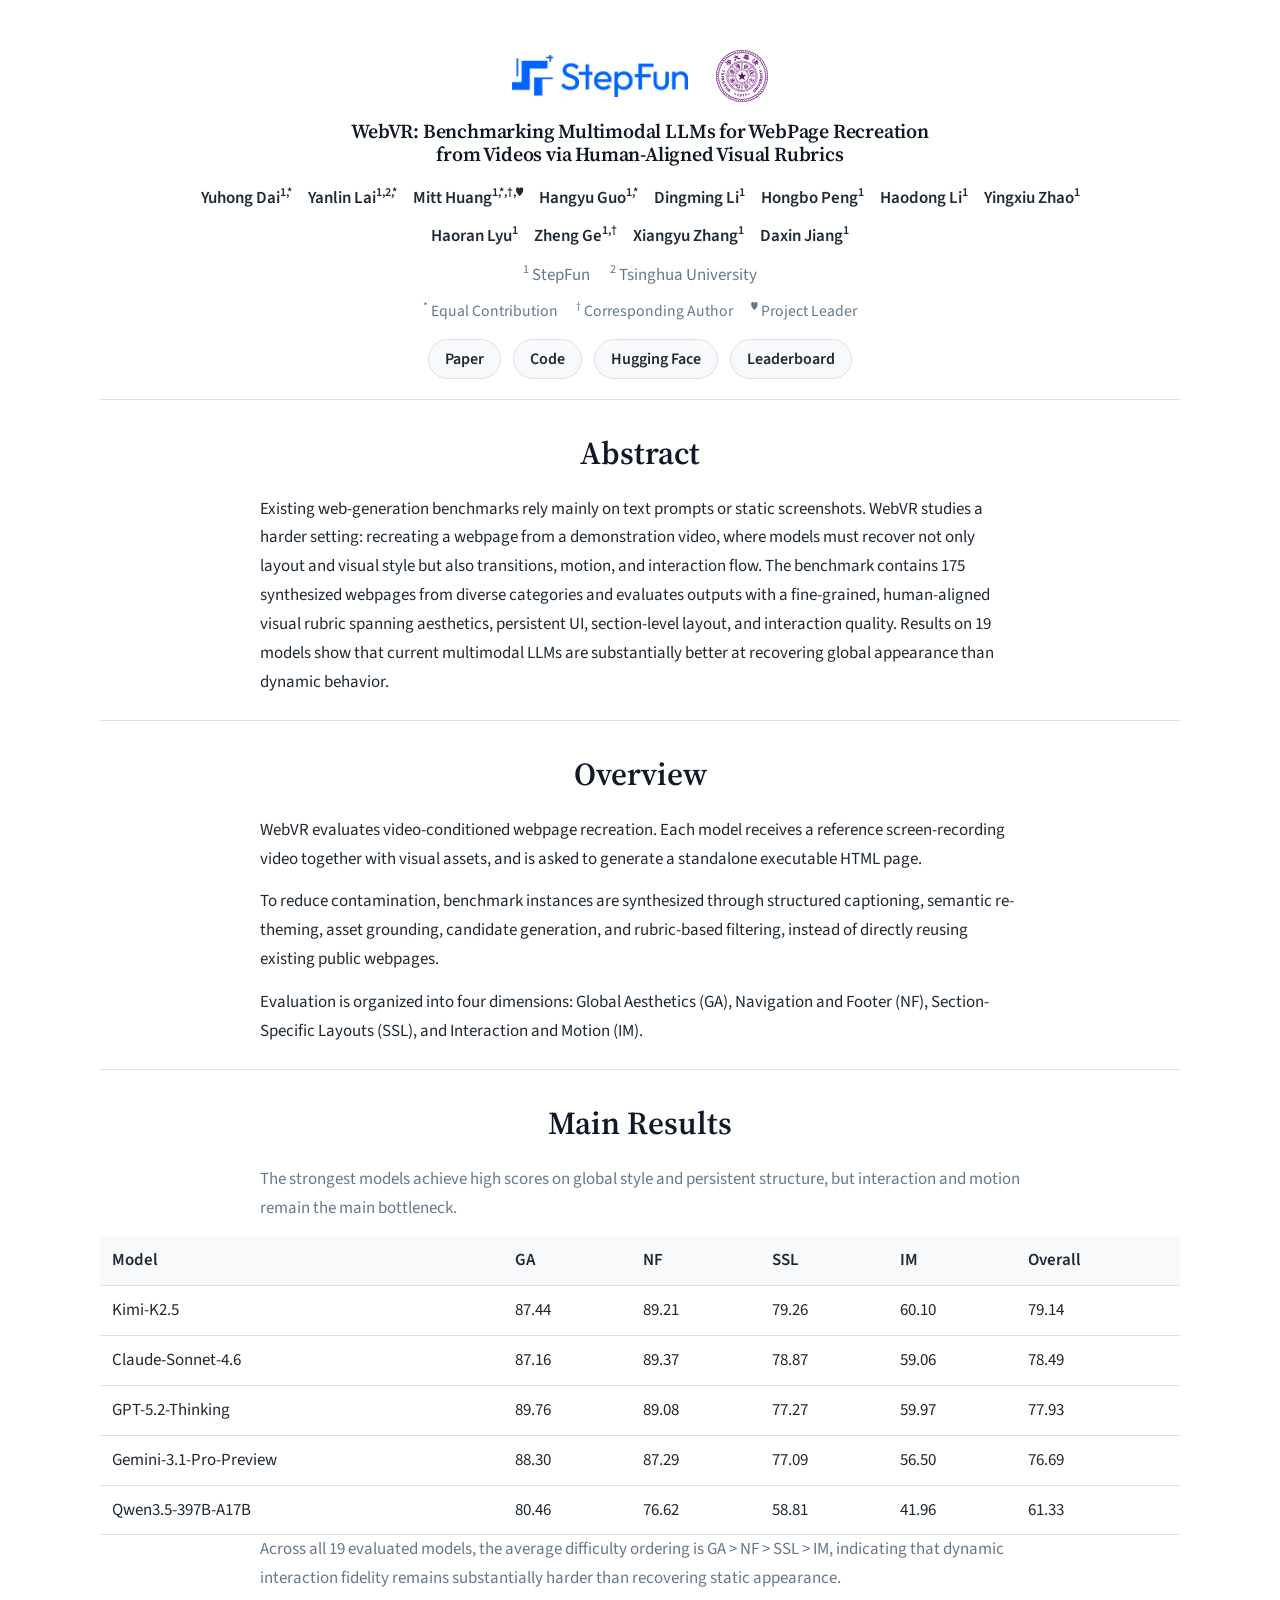
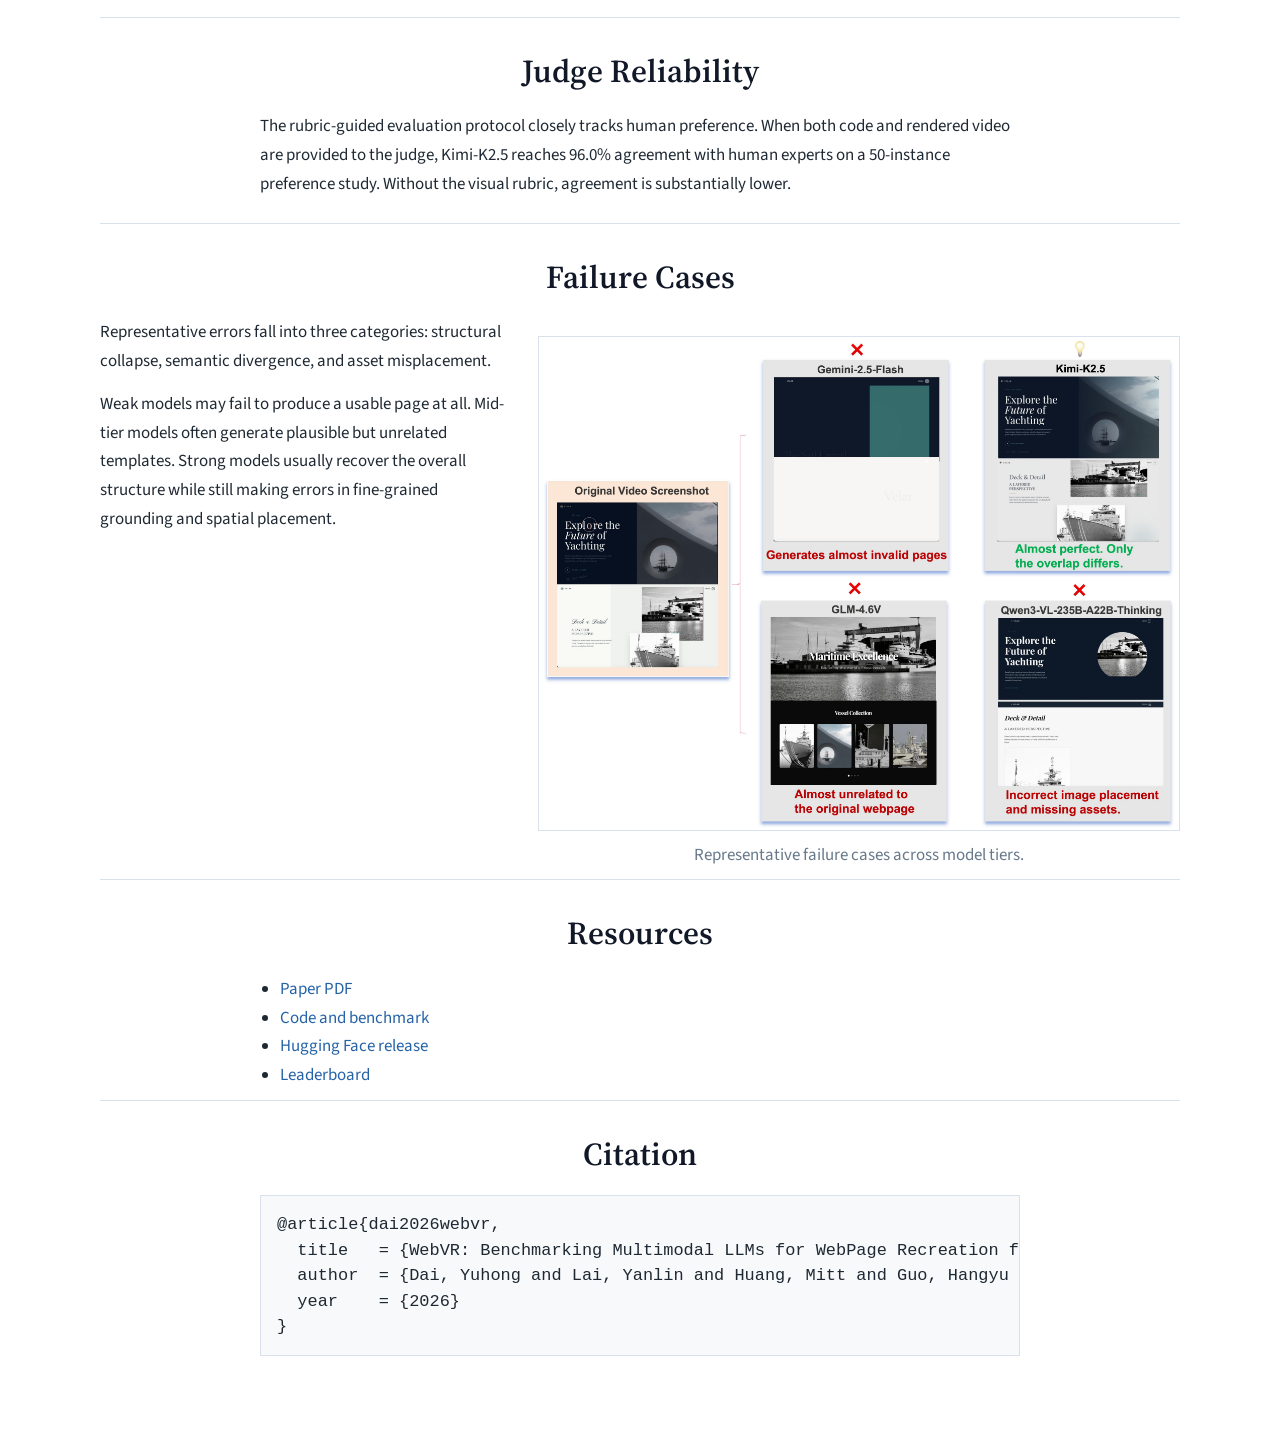
==== commit 559f3ff6: "Remove overview example figure" ====
--- a/index.html
+++ b/index.html
@@ -107,15 +107,6 @@
               and Interaction and Motion (IM).
             </p>
           </div>
-          <figure class="figure figure-wide">
-              <img
-                src="assets/images/case_study.jpg"
-                alt="Case study from the WebVR paper"
-              />
-              <figcaption>
-                Example benchmark instance and recreation result.
-              </figcaption>
-          </figure>
         </section>
 
         <section class="section" id="results">
--- a/styles.css
+++ b/styles.css
@@ -204,6 +204,54 @@
   font-size: 1.05rem;
 }
 
+.leaderboard-links {
+  display: flex;
+  justify-content: center;
+  flex-wrap: wrap;
+  gap: 12px;
+  margin-top: 18px;
+}
+
+.leaderboard-stats {
+  display: grid;
+  grid-template-columns: repeat(4, minmax(0, 1fr));
+  gap: 14px;
+}
+
+.stat-card {
+  padding: 16px 18px;
+  border: 1px solid var(--line);
+  border-radius: 14px;
+  background: linear-gradient(180deg, #ffffff 0%, #f7f9fb 100%);
+  box-shadow: 0 8px 24px rgba(15, 23, 42, 0.04);
+}
+
+.stat-label,
+.stat-value,
+.stat-caption {
+  margin: 0;
+}
+
+.stat-label {
+  color: var(--muted);
+  font-size: 0.92rem;
+  line-height: 1.4;
+}
+
+.stat-value {
+  margin-top: 6px;
+  font-family: "Source Serif 4", serif;
+  font-size: 1.9rem;
+  line-height: 1.05;
+  color: #111827;
+}
+
+.stat-caption {
+  margin-top: 4px;
+  color: var(--muted);
+  font-size: 0.98rem;
+}
+
 .leaderboard-cards {
   display: grid;
   grid-template-columns: repeat(3, minmax(0, 1fr));
@@ -213,7 +261,14 @@
 .leader-card {
   padding: 18px 20px;
   border: 1px solid var(--line);
-  background: var(--soft);
+  border-radius: 16px;
+  background: #ffffff;
+  box-shadow: 0 12px 28px rgba(15, 23, 42, 0.05);
+}
+
+.leader-card-first {
+  border-color: #c9d9ea;
+  background: linear-gradient(180deg, #fcfdff 0%, #f2f7fc 100%);
 }
 
 .leader-card h3 {
@@ -240,8 +295,68 @@
   color: var(--muted);
 }
 
-.leaderboard-table tbody tr:nth-child(-n + 3):not(.group-row) {
+.leader-metrics {
+  display: grid;
+  grid-template-columns: repeat(2, minmax(0, 1fr));
+  gap: 8px 12px;
+  margin: 14px 0 0;
+  padding: 14px 0 0;
+  list-style: none;
+  border-top: 1px solid var(--line);
+  color: #334155;
+  font-size: 0.95rem;
+}
+
+.leader-metrics li {
+  margin: 0;
+}
+
+.dimension-grid {
+  display: grid;
+  grid-template-columns: repeat(4, minmax(0, 1fr));
+  gap: 14px;
+}
+
+.dimension-card {
+  padding: 16px 18px;
+  border: 1px solid var(--line);
+  border-radius: 14px;
+  background: #ffffff;
+}
+
+.dimension-card h3,
+.dimension-name,
+.dimension-score {
+  margin: 0;
+}
+
+.dimension-name {
+  color: var(--muted);
+  font-size: 0.9rem;
+  font-weight: 600;
+  letter-spacing: 0.06em;
+}
+
+.dimension-card h3 {
+  margin-top: 6px;
+  font-size: 1.08rem;
+  line-height: 1.35;
+}
+
+.dimension-score {
+  margin-top: 8px;
+  font-family: "Source Serif 4", serif;
+  font-size: 1.55rem;
+  line-height: 1.1;
+  color: #111827;
+}
+
+.overall-table tbody tr:nth-child(-n + 3):not(.group-row) {
   background: #f8fbff;
+}
+
+.leaderboard-table tbody tr:hover:not(.group-row) {
+  background: #fbfdff;
 }
 
 .group-row td {
@@ -367,6 +482,11 @@
     grid-template-columns: 1fr;
   }
 
+  .leaderboard-stats,
+  .dimension-grid {
+    grid-template-columns: 1fr 1fr;
+  }
+
   h2 {
     font-size: 1.75rem;
   }
@@ -375,3 +495,15 @@
     white-space: normal;
   }
 }
+
+@media (max-width: 560px) {
+  .leaderboard-stats,
+  .dimension-grid,
+  .leader-metrics {
+    grid-template-columns: 1fr;
+  }
+
+  .stat-value {
+    font-size: 1.7rem;
+  }
+}
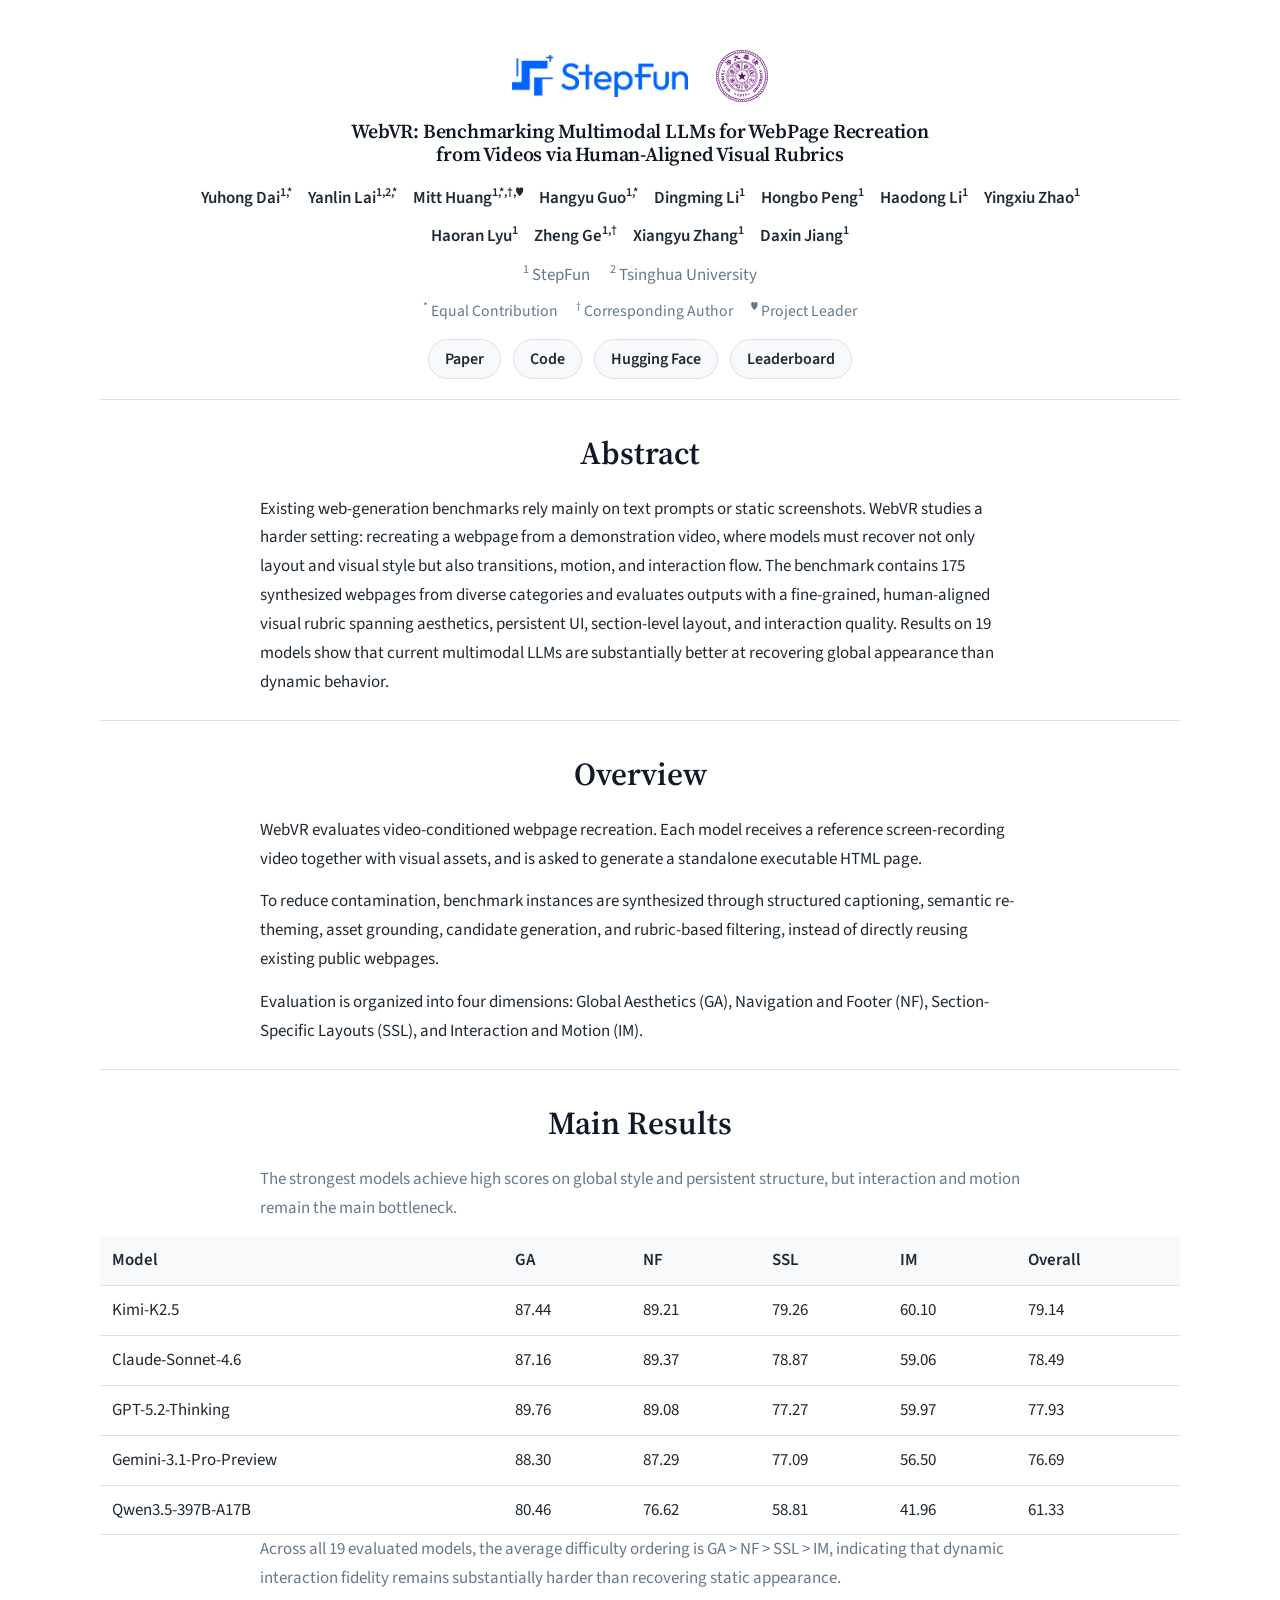
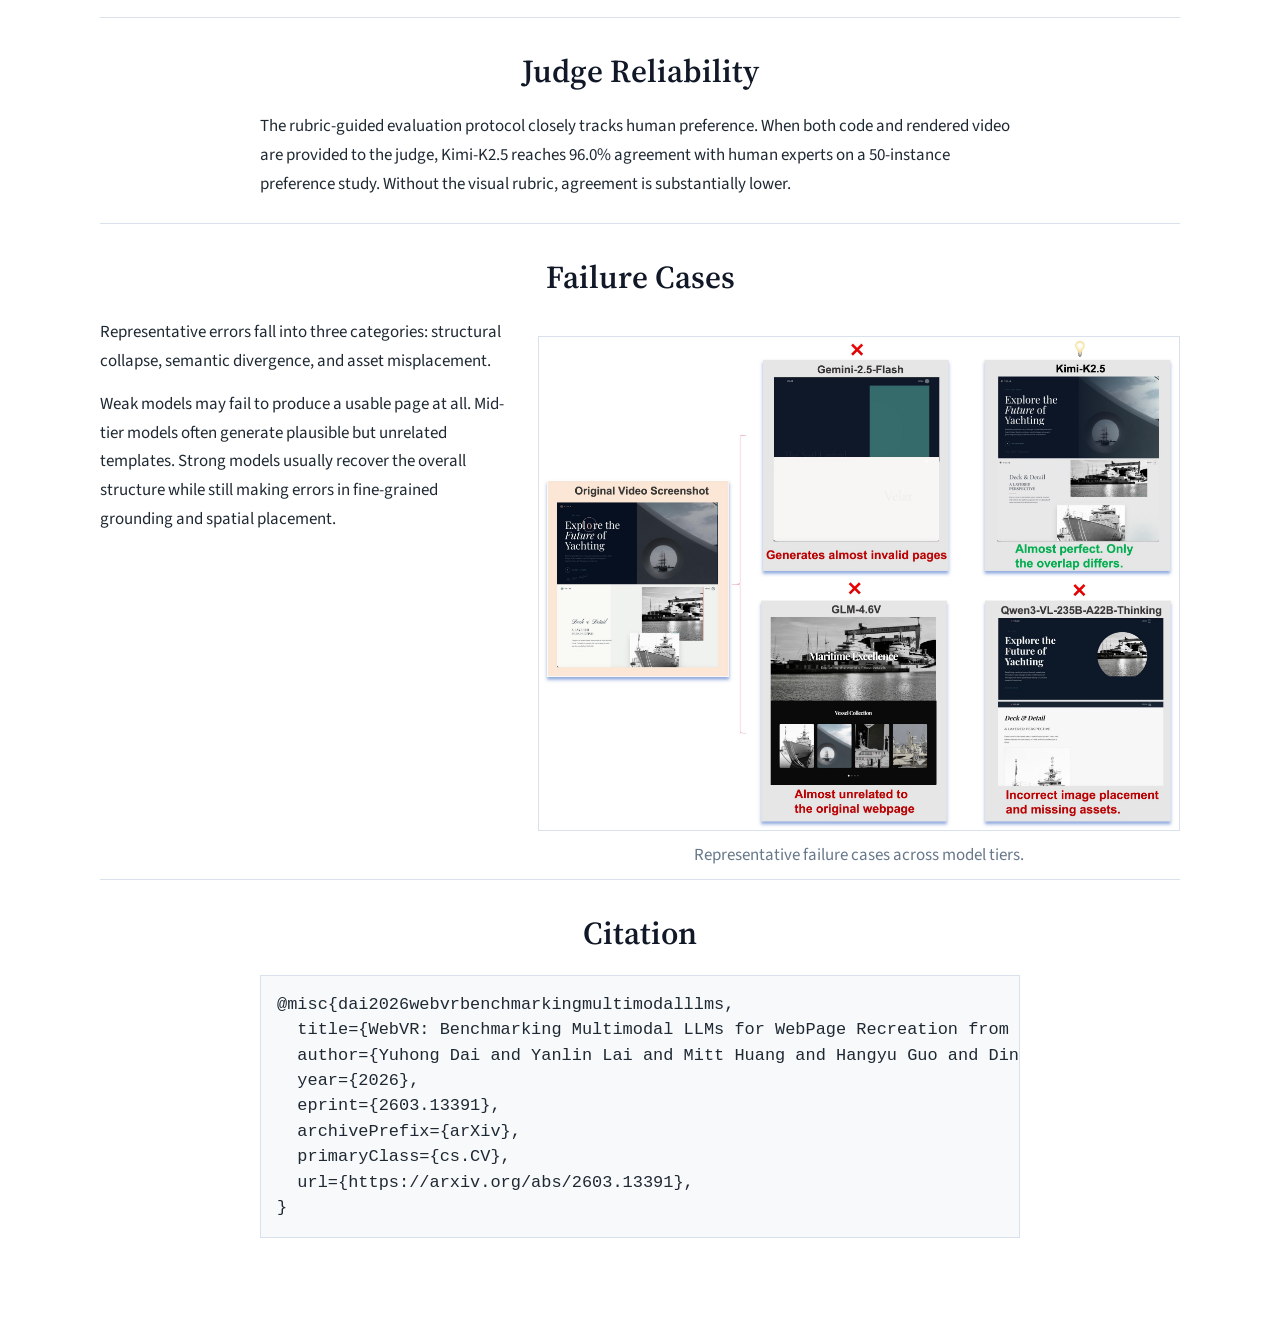
==== commit b8ee0211: "update" ====
--- a/index.html
+++ b/index.html
@@ -222,25 +222,17 @@
           </div>
         </section>
 
-        <section class="section" id="resources">
-          <h2>Resources</h2>
-          <div class="content">
-            <ul class="resource-list">
-              <li><a href="assets/paper.pdf">Paper PDF</a></li>
-              <li><a href="https://github.com/broalantaps/WebVR">Code and benchmark</a></li>
-              <li><a href="https://huggingface.co/datasets/BroAlanTaps/WebVR">Hugging Face release</a></li>
-              <li><a href="leaderboard.html">Leaderboard</a></li>
-            </ul>
-          </div>
-        </section>
-
         <section class="section" id="citation">
           <h2>Citation</h2>
           <div class="content">
-            <pre><code>@article{dai2026webvr,
-  title   = {WebVR: Benchmarking Multimodal LLMs for WebPage Recreation from Videos via Human-Aligned Visual Rubrics},
-  author  = {Dai, Yuhong and Lai, Yanlin and Huang, Mitt and Guo, Hangyu and Li, Dingming and Peng, Hongbo and Li, Haodong and Zhao, Yingxiu and Lyu, Haoran and Ge, Zheng and Zhang, Xiangyu and Jiang, Daxin},
-  year    = {2026}
+            <pre><code>@misc{dai2026webvrbenchmarkingmultimodalllms,
+  title={WebVR: Benchmarking Multimodal LLMs for WebPage Recreation from Videos via Human-Aligned Visual Rubrics},
+  author={Yuhong Dai and Yanlin Lai and Mitt Huang and Hangyu Guo and Dingming Li and Hongbo Peng and Haodong Li and Yingxiu Zhao and Haoran Lyu and Zheng Ge and Xiangyu Zhang and Daxin Jiang},
+  year={2026},
+  eprint={2603.13391},
+  archivePrefix={arXiv},
+  primaryClass={cs.CV},
+  url={https://arxiv.org/abs/2603.13391},
 }</code></pre>
           </div>
         </section>
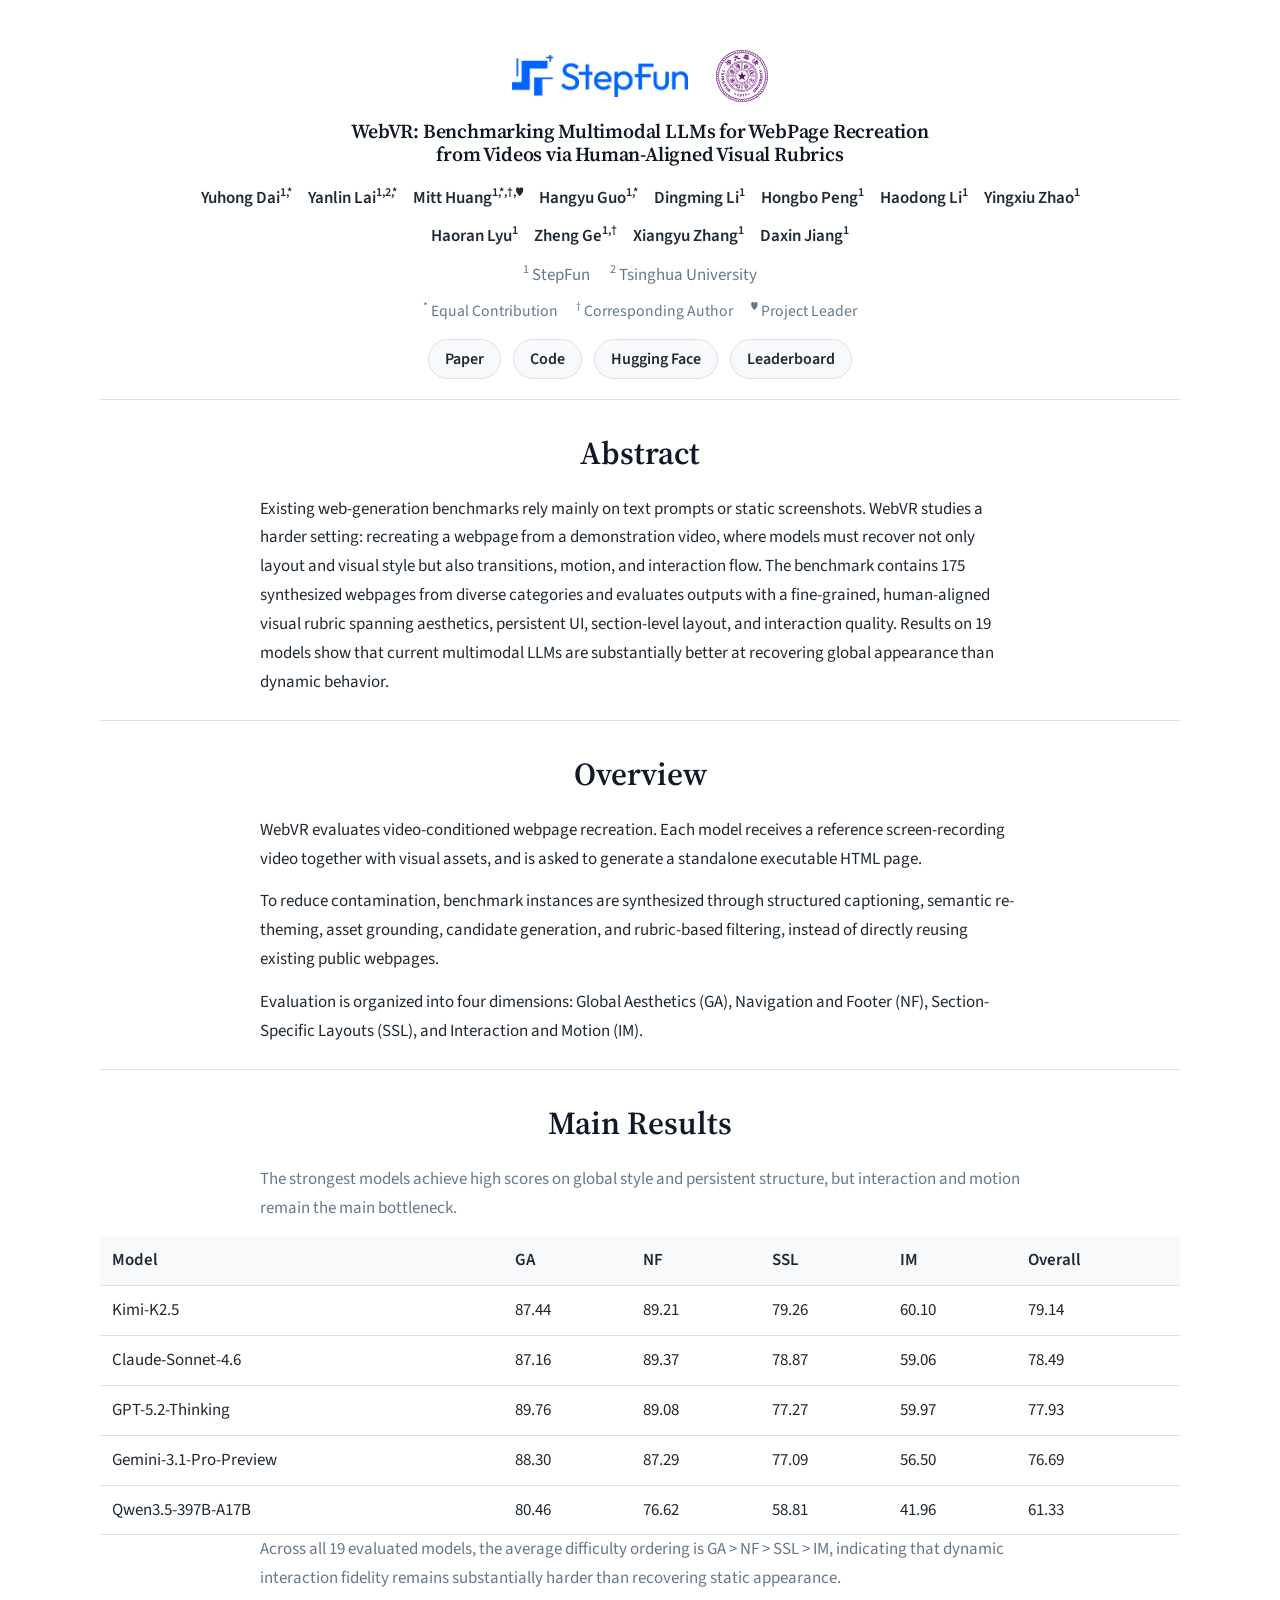
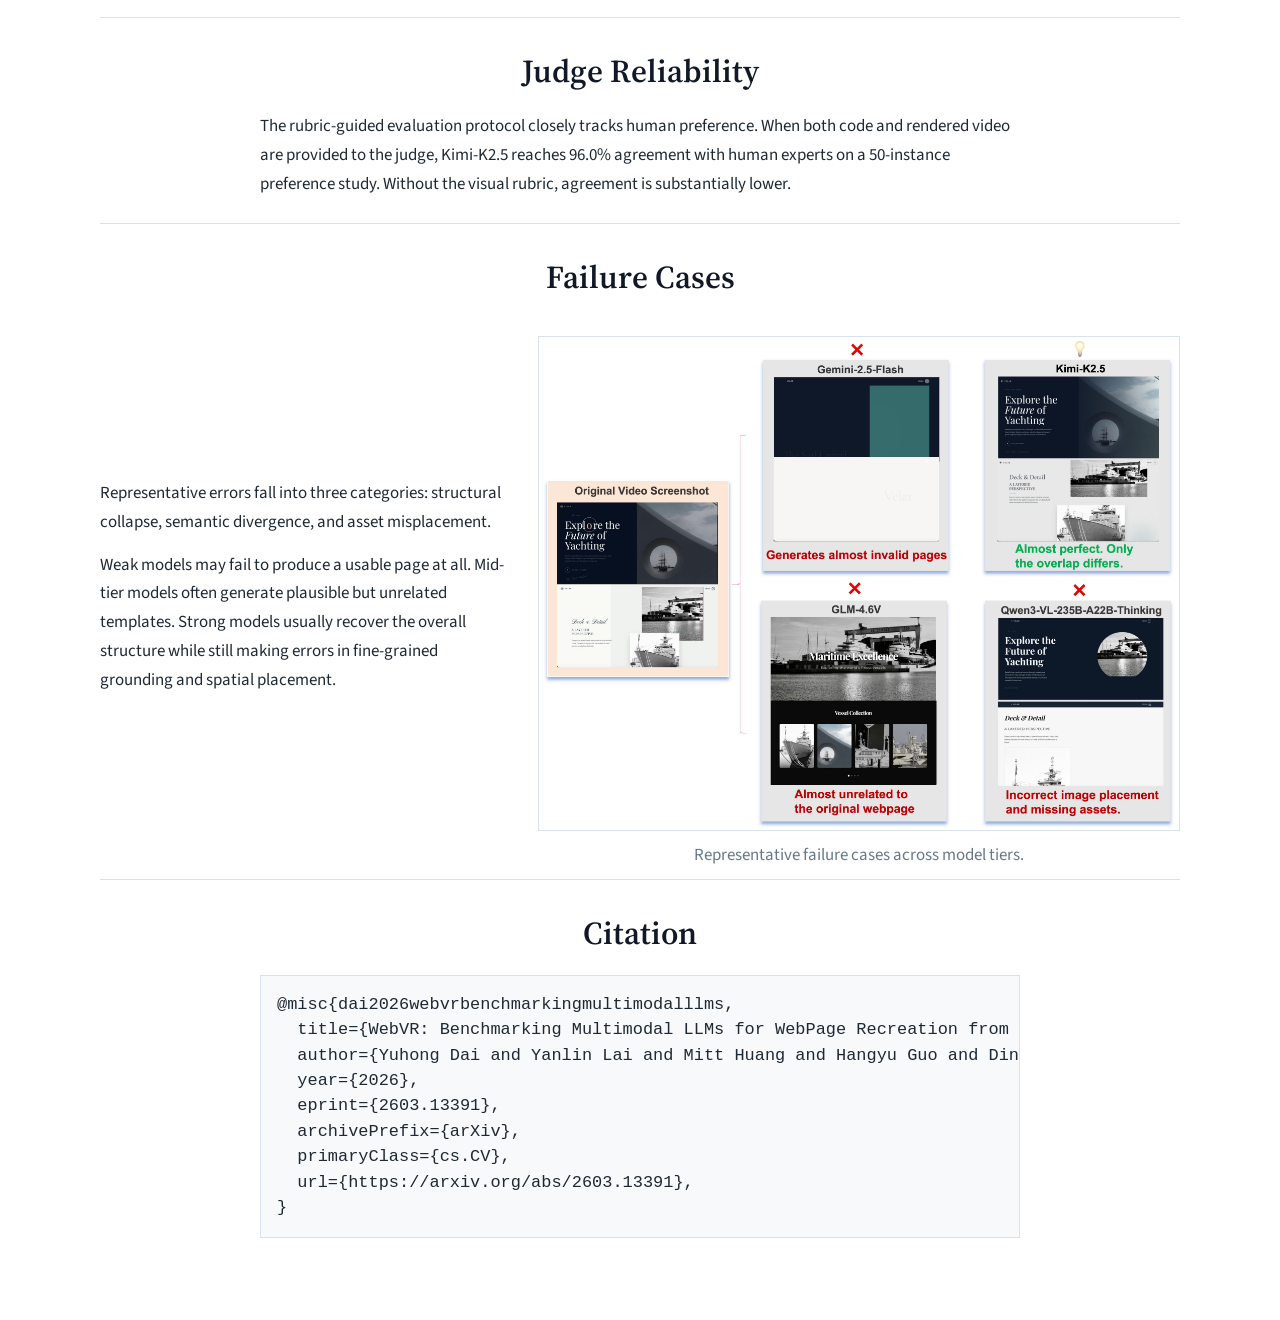
==== commit e6ce96c9: "update`" ====
--- a/index.html
+++ b/index.html
@@ -199,7 +199,7 @@
 
         <section class="section">
           <h2>Failure Cases</h2>
-          <div class="two-col">
+          <div class="two-col two-col-centered">
             <div class="content content-left">
               <p>
                 Representative errors fall into three categories: structural
--- a/styles.css
+++ b/styles.css
@@ -390,6 +390,10 @@
   align-items: start;
 }
 
+.two-col-centered {
+  align-items: center;
+}
+
 .figure {
   margin: 18px auto 0;
 }
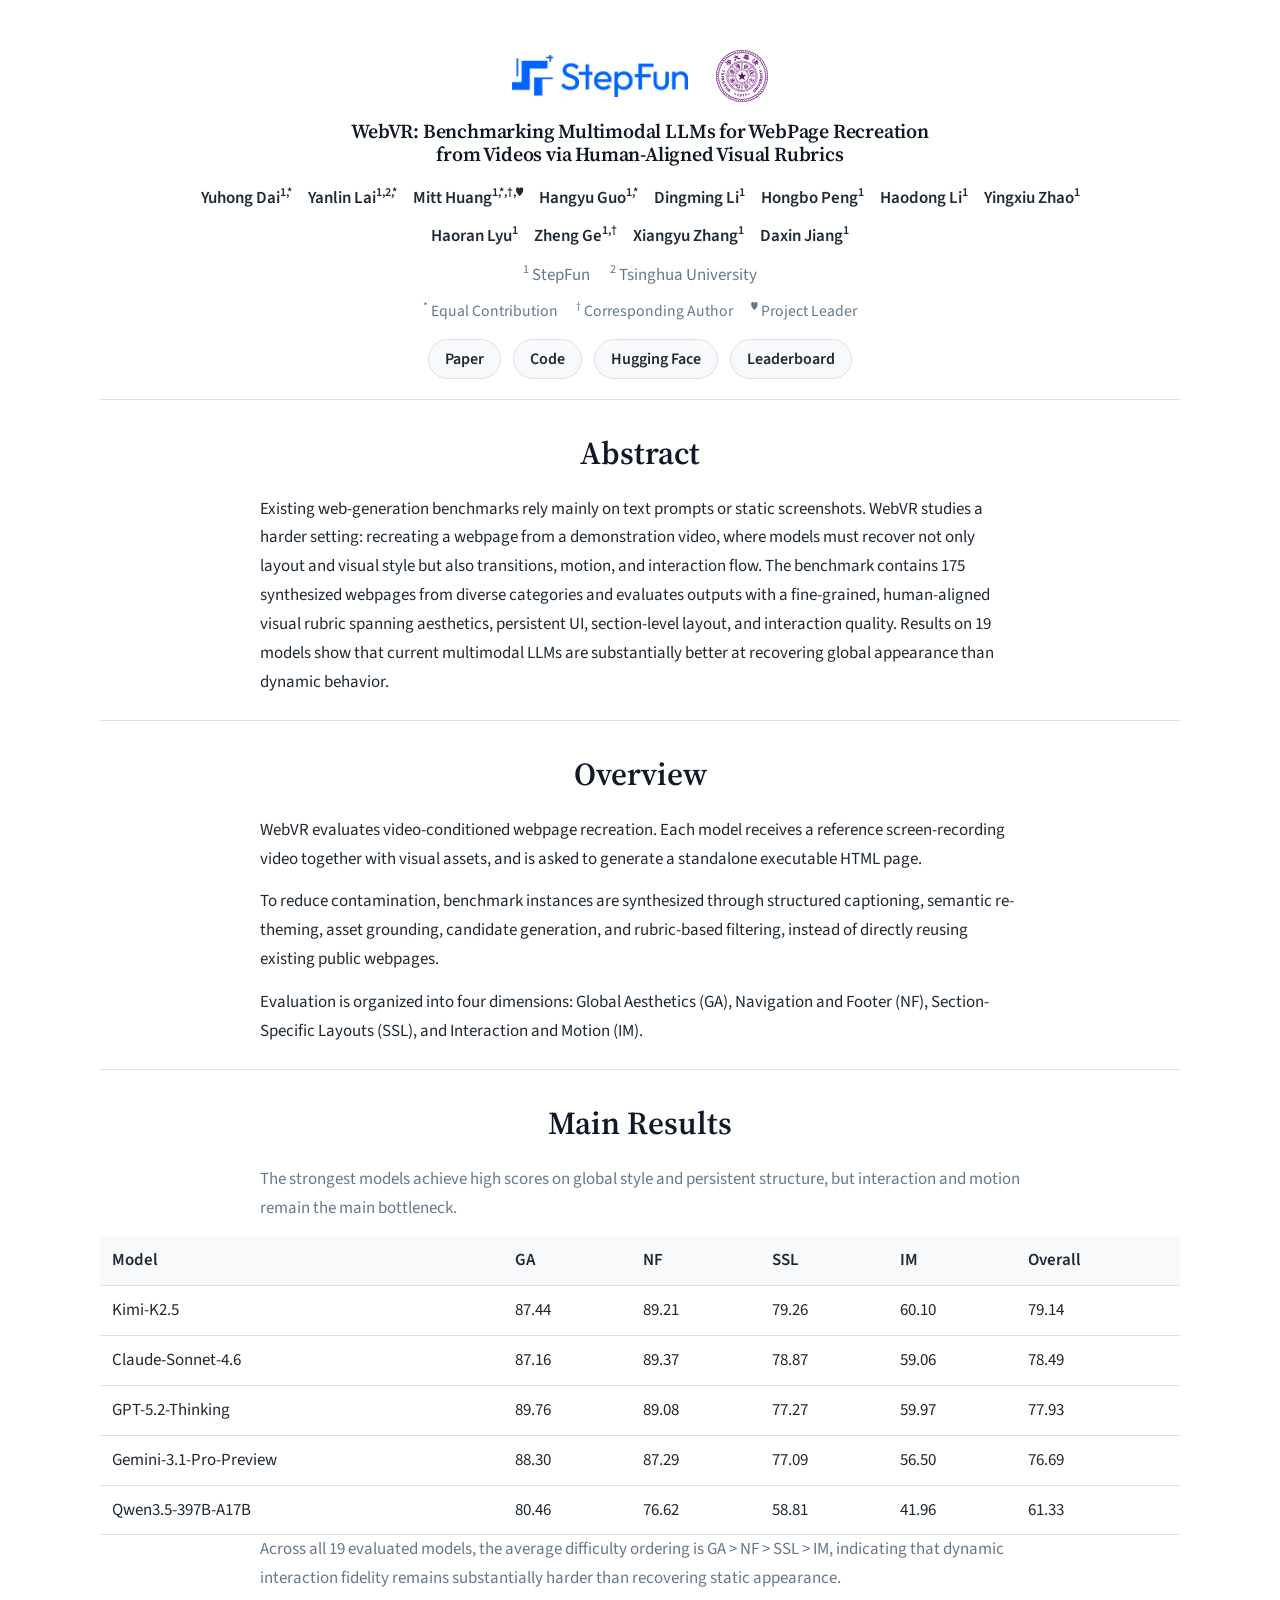
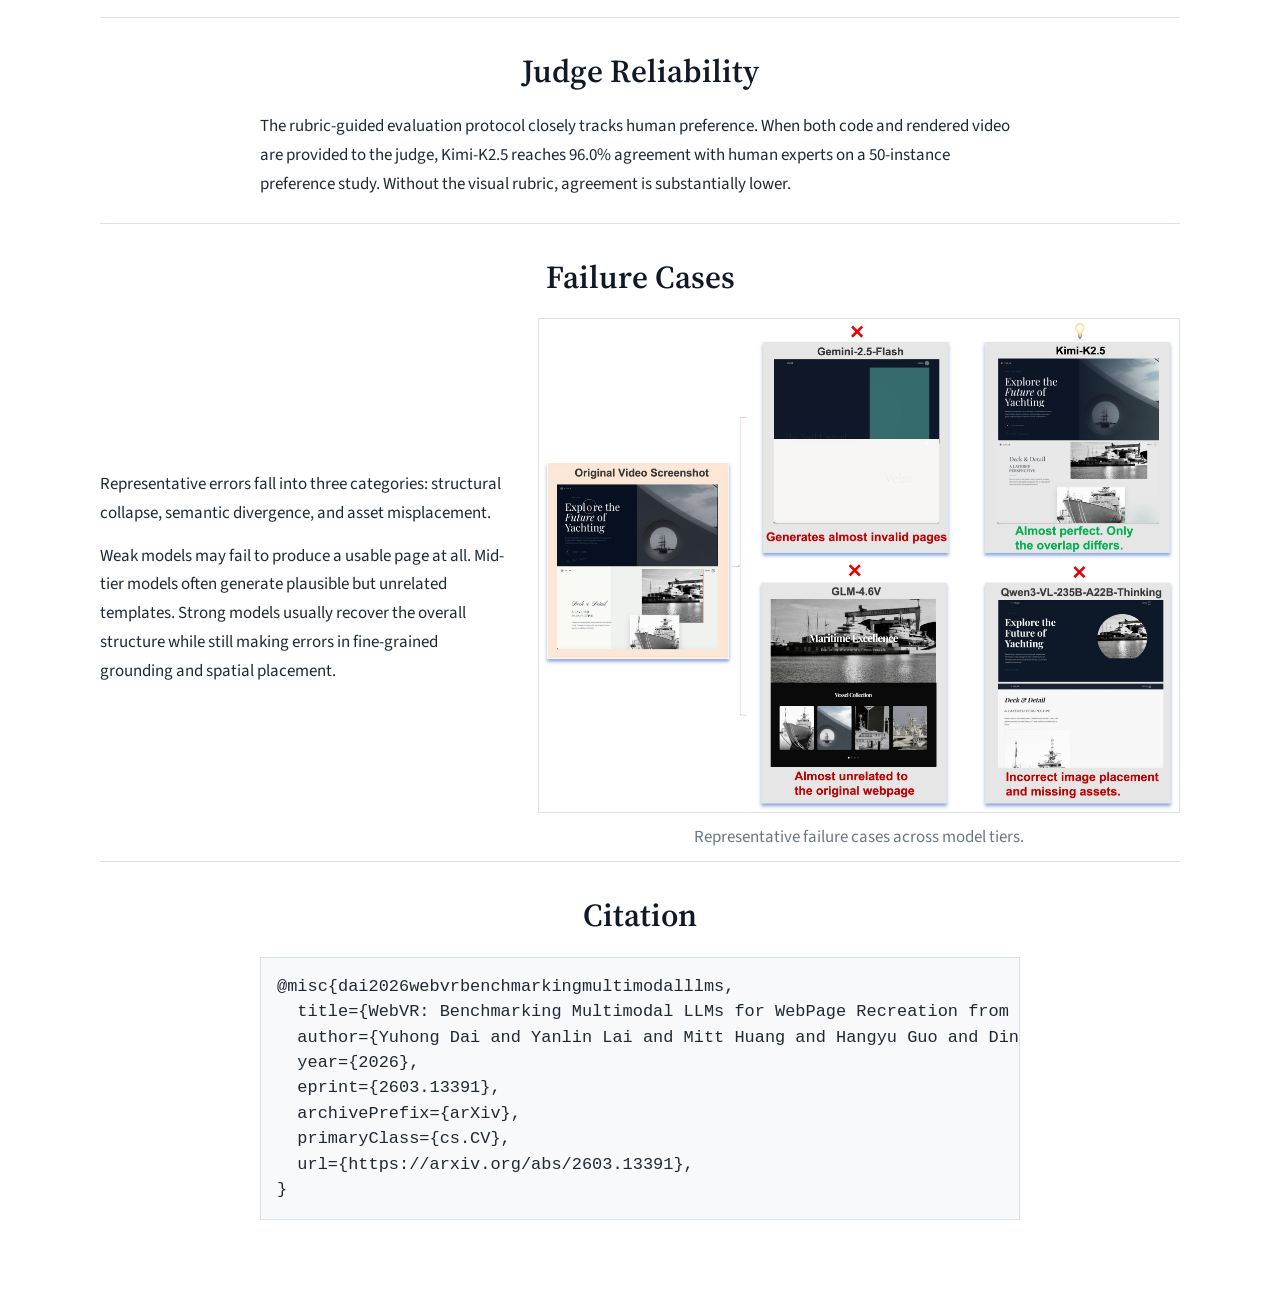
==== commit b7a094a0: "update" ====
--- a/index.html
+++ b/index.html
@@ -200,7 +200,7 @@
         <section class="section">
           <h2>Failure Cases</h2>
           <div class="two-col two-col-centered">
-            <div class="content content-left">
+            <div class="content content-left content-center-vertical">
               <p>
                 Representative errors fall into three categories: structural
                 collapse, semantic divergence, and asset misplacement.
@@ -212,7 +212,7 @@
                 errors in fine-grained grounding and spatial placement.
               </p>
             </div>
-            <figure class="figure">
+            <figure class="figure figure-centered">
               <img
                 src="assets/images/bad_case.jpg"
                 alt="Failure cases on the WebVR benchmark"
--- a/styles.css
+++ b/styles.css
@@ -379,6 +379,12 @@
   margin: 0;
 }
 
+.content-center-vertical {
+  display: flex;
+  flex-direction: column;
+  justify-content: center;
+}
+
 .content p {
   margin: 0 0 14px;
 }
@@ -398,6 +404,10 @@
   margin: 18px auto 0;
 }
 
+.figure-centered {
+  margin-top: 0;
+}
+
 .figure-wide {
   max-width: 980px;
 }
